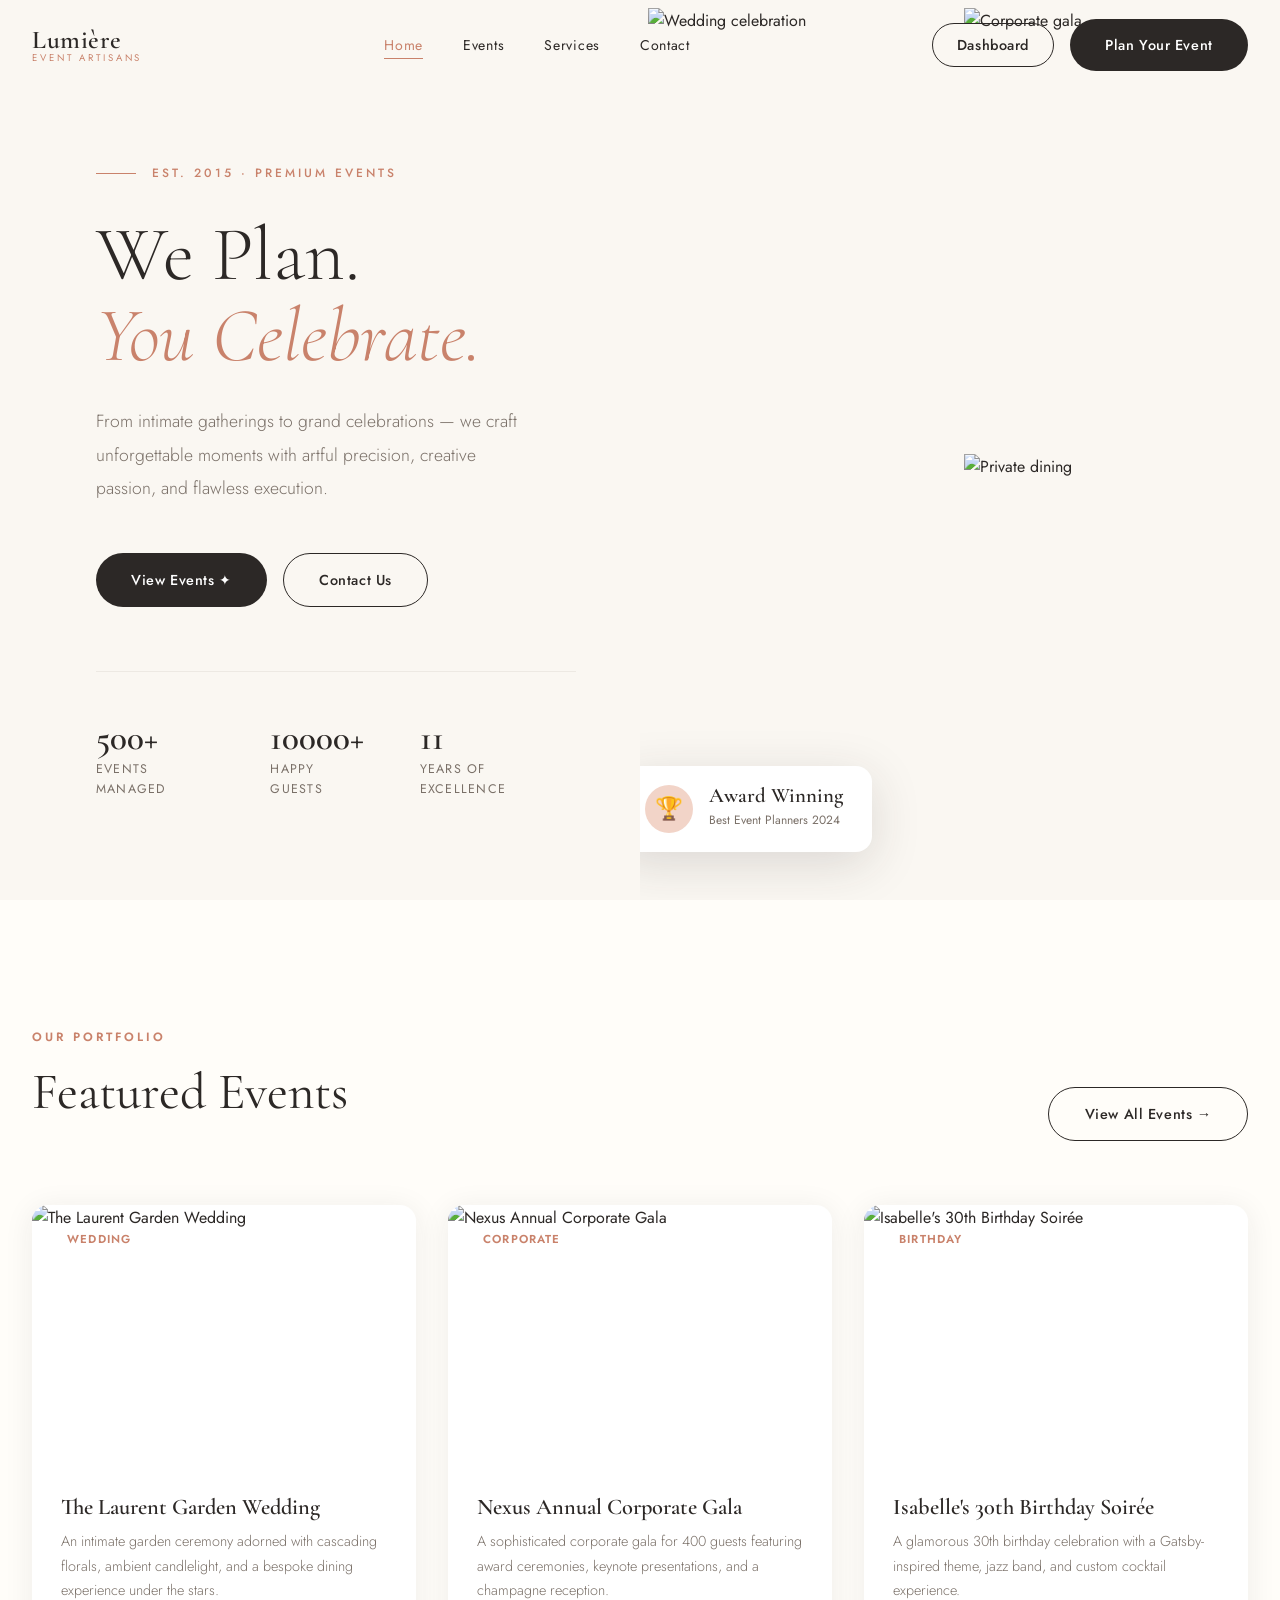
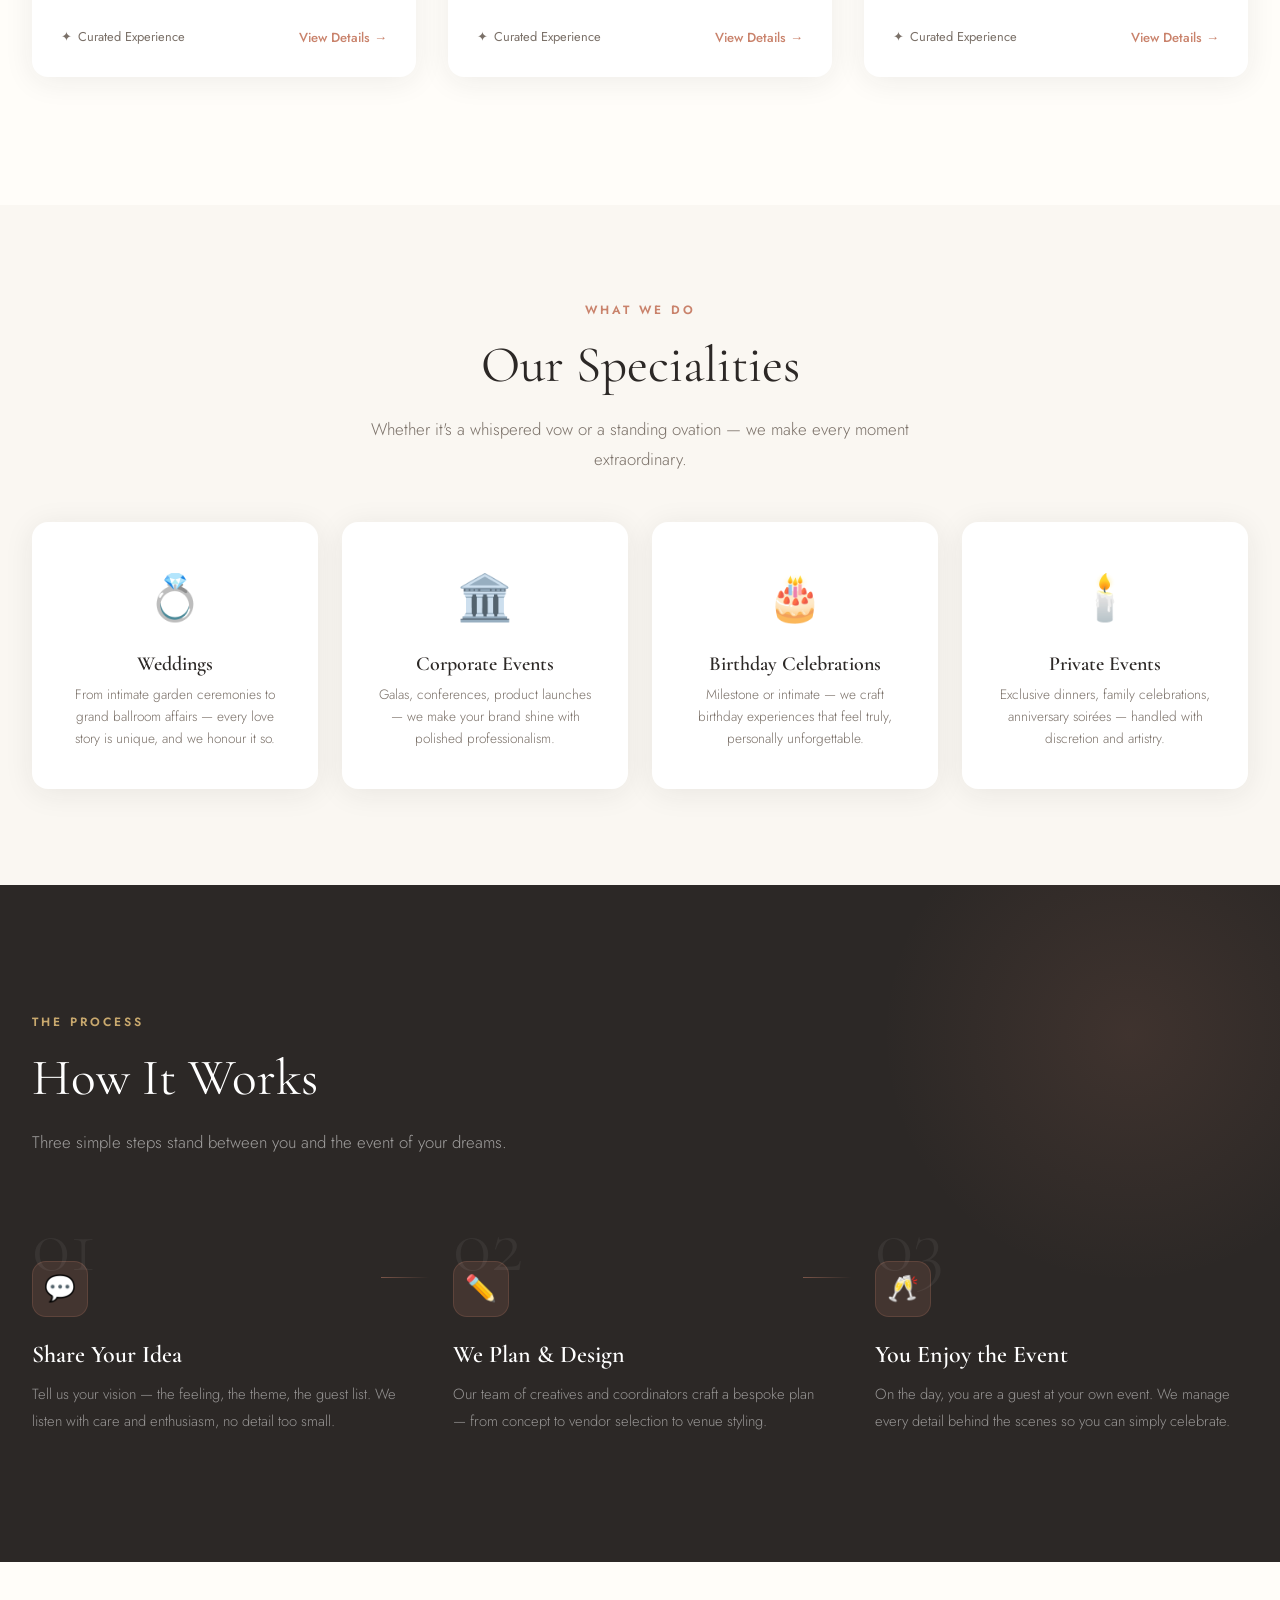
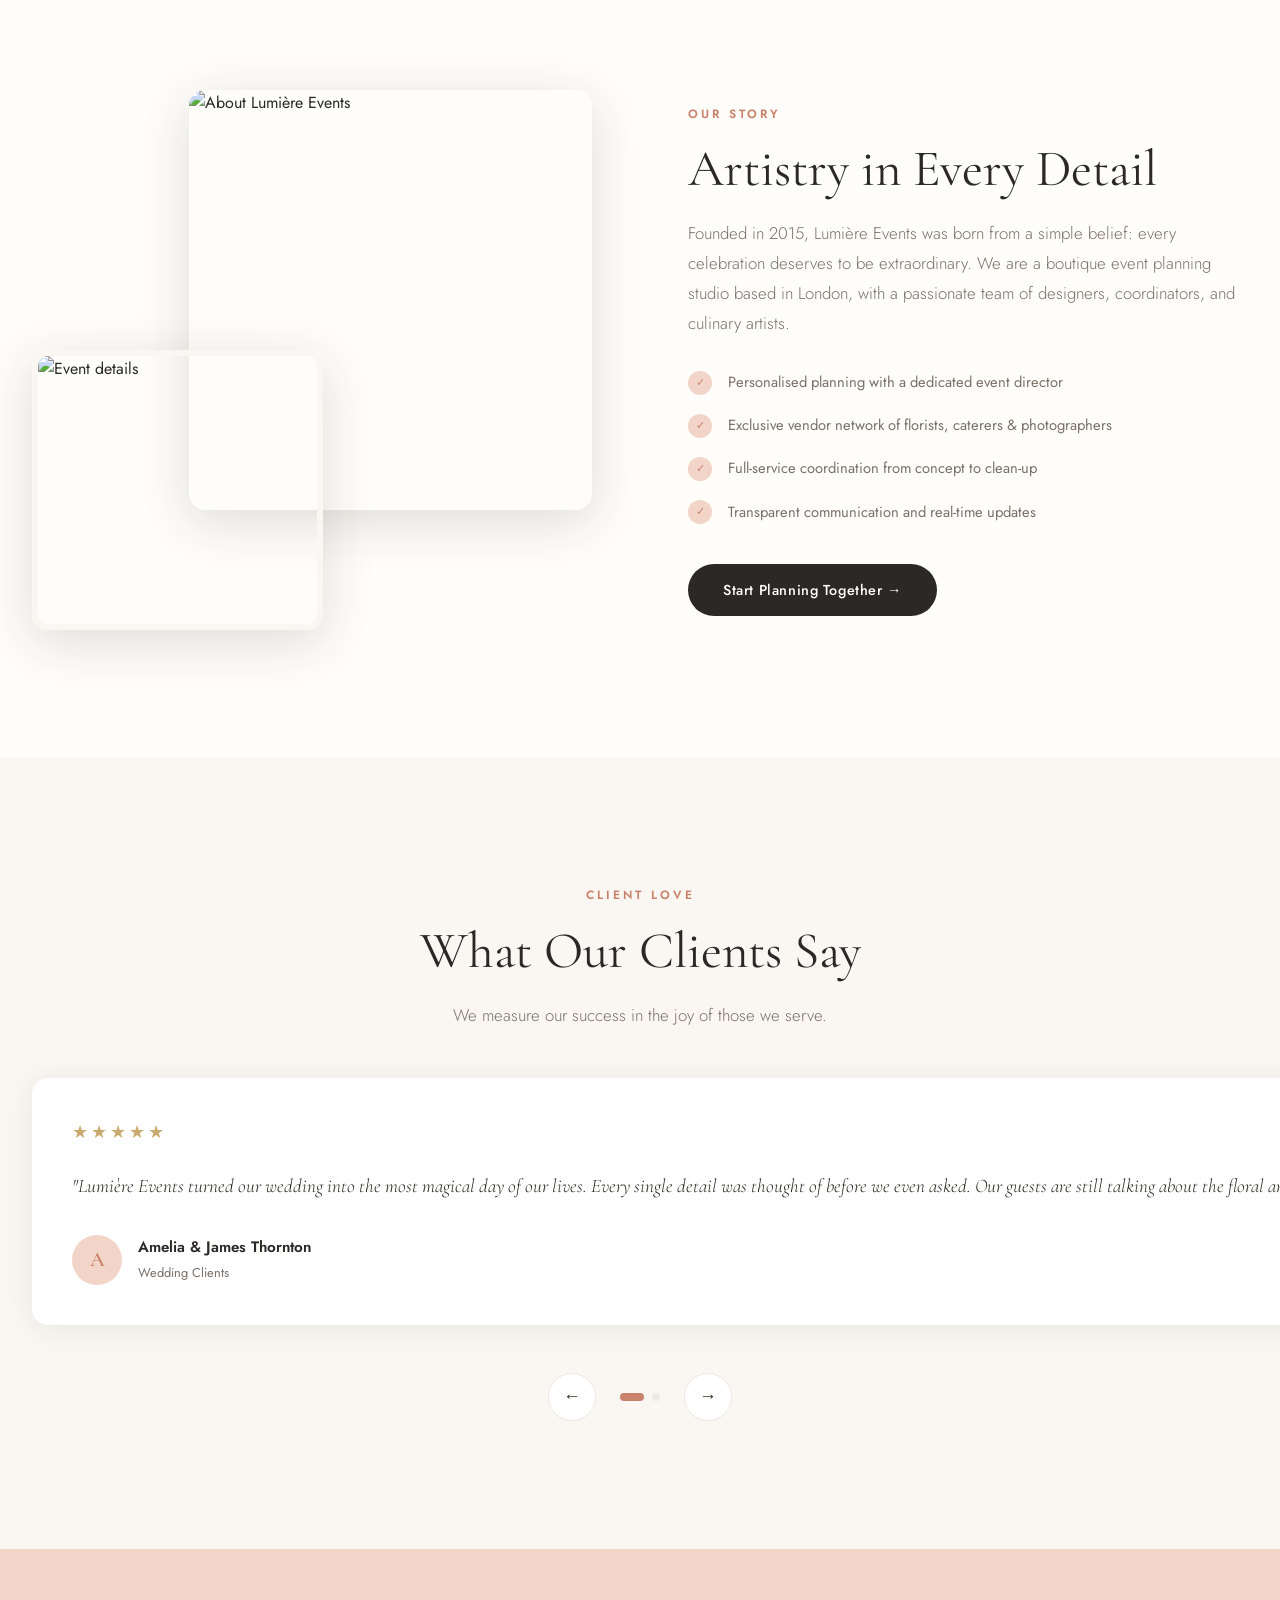
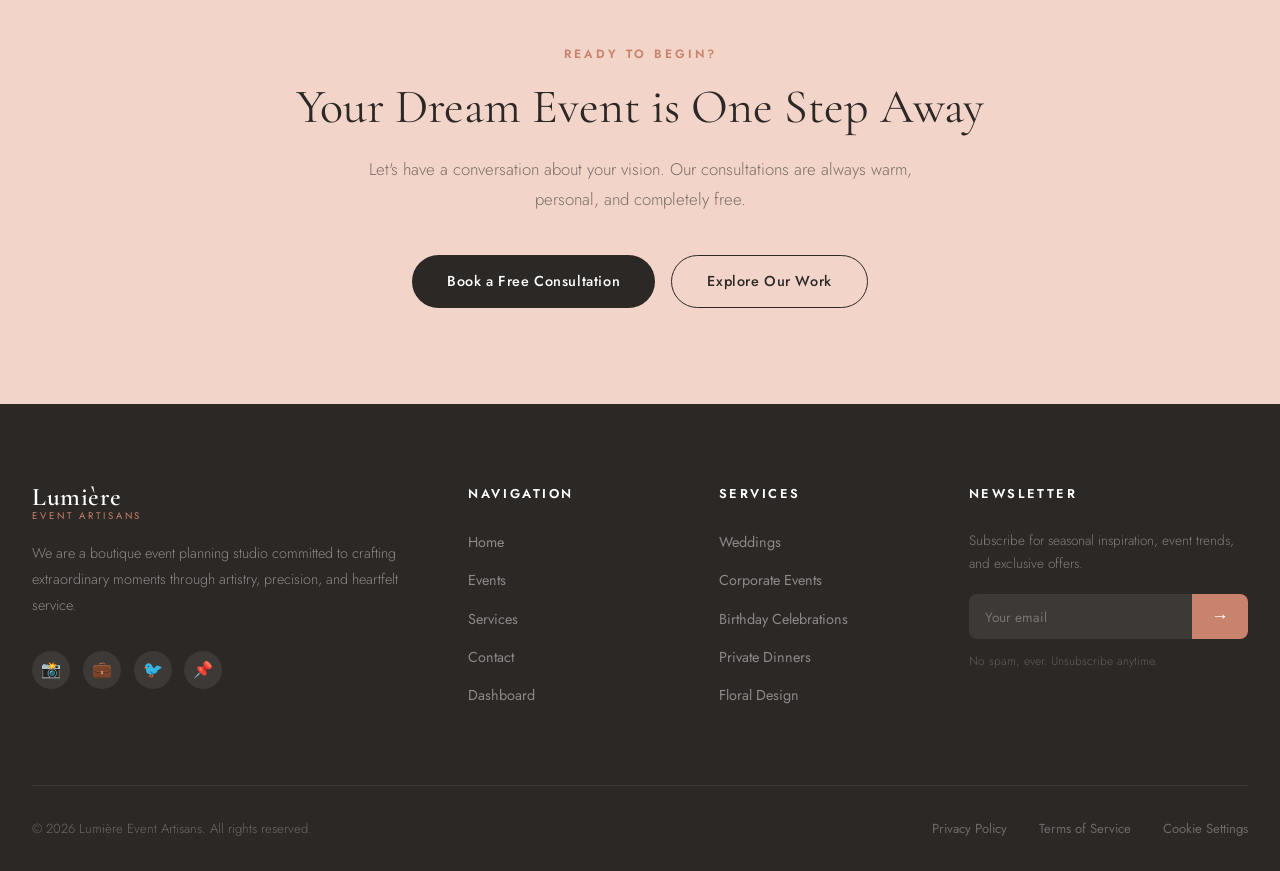
==== index.html @ fa72692d "Initial commit" ====
<!DOCTYPE html>
<html lang="en">
<head>
  <meta charset="UTF-8">
  <meta name="viewport" content="width=device-width, initial-scale=1.0">
  <title>Lumière Events — We Plan. You Celebrate.</title>
  <link rel="stylesheet" href="styles.css">
</head>
<body>

<!-- MOBILE MENU -->
<div class="mobile-menu" id="mobileMenu">
  <button class="mobile-menu-close" aria-label="Close menu">✕</button>
  <a href="index.html">Home</a>
  <a href="events.html">Events</a>
  <a href="index.html#services">Services</a>
  <a href="contact.html">Contact</a>
  <a href="contact.html" class="btn btn-rose" style="margin-top:1rem;">Plan Your Event</a>
</div>

<!-- NAVBAR -->
<nav class="navbar" id="navbar">
  <div class="container nav-inner">
    <a href="index.html" class="logo">
      <span class="logo-main">Lumière</span>
      <span class="logo-sub">Event Artisans</span>
    </a>
    <ul class="nav-links">
      <li><a href="index.html">Home</a></li>
      <li><a href="events.html">Events</a></li>
      <li><a href="index.html#services">Services</a></li>
      <li><a href="contact.html">Contact</a></li>
    </ul>
    <div class="nav-cta">
      <a href="dashboard.html" class="btn btn-outline" style="padding: 0.6rem 1.5rem;">Dashboard</a>
      <a href="contact.html" class="btn btn-primary">Plan Your Event</a>
    </div>
    <div class="hamburger" id="hamburger" aria-label="Open menu">
      <span></span>
      <span></span>
      <span></span>
    </div>
  </div>
</nav>

<!-- HERO -->
<section class="hero">
  <div class="hero-content">
    <div class="hero-eyebrow">
      <span class="hero-tag">Est. 2015 · Premium Events</span>
    </div>
    <h1 class="hero-title">
      We Plan.<br><em>You Celebrate.</em>
    </h1>
    <p class="hero-subtitle">
      From intimate gatherings to grand celebrations — we craft unforgettable moments with artful precision, creative passion, and flawless execution.
    </p>
    <div class="hero-buttons">
      <a href="events.html" class="btn btn-primary">View Events ✦</a>
      <a href="contact.html" class="btn btn-outline">Contact Us</a>
    </div>
    <div class="hero-stats">
      <div class="stat-item">
        <span class="stat-number" data-target="500" data-suffix="+">0+</span>
        <span class="stat-label">Events Managed</span>
      </div>
      <div class="stat-item">
        <span class="stat-number" data-target="10000" data-suffix="+">0+</span>
        <span class="stat-label">Happy Guests</span>
      </div>
      <div class="stat-item">
        <span class="stat-number" data-target="11" data-suffix="">0</span>
        <span class="stat-label">Years of Excellence</span>
      </div>
    </div>
  </div>

  <div class="hero-visual">
    <div class="hero-image-grid">
      <div class="hero-img">
        <img src="https://images.unsplash.com/photo-1519741497674-611481863552?w=700&q=80" alt="Wedding celebration">
      </div>
      <div class="hero-img">
        <img src="https://images.unsplash.com/photo-1540575467063-178a50c2df87?w=500&q=80" alt="Corporate gala">
      </div>
      <div class="hero-img">
        <img src="https://images.unsplash.com/photo-1414235077428-338989a2e8c0?w=500&q=80" alt="Private dining">
      </div>
    </div>
    <div class="hero-badge">
      <div class="badge-icon">🏆</div>
      <div class="badge-text">
        <strong>Award Winning</strong>
        <span>Best Event Planners 2024</span>
      </div>
    </div>
  </div>
</section>

<!-- FEATURED EVENTS -->
<section class="featured-events">
  <div class="container">
    <div class="section-header fade-in">
      <div>
        <span class="section-label">Our Portfolio</span>
        <h2 class="section-title">Featured Events</h2>
      </div>
      <a href="events.html" class="btn btn-outline">View All Events →</a>
    </div>
    <div class="events-grid" id="featuredEvents">
      <!-- Rendered by JS -->
    </div>
  </div>
</section>

<!-- CATEGORIES -->
<section class="categories" id="services">
  <div class="container">
    <div class="text-center fade-in">
      <span class="section-label">What We Do</span>
      <h2 class="section-title">Our Specialities</h2>
      <p class="section-subtitle">Whether it's a whispered vow or a standing ovation — we make every moment extraordinary.</p>
    </div>
    <div class="categories-grid">
      <div class="category-card fade-in fade-in-delay-1">
        <span class="category-icon">💍</span>
        <h4>Weddings</h4>
        <p>From intimate garden ceremonies to grand ballroom affairs — every love story is unique, and we honour it so.</p>
      </div>
      <div class="category-card fade-in fade-in-delay-2">
        <span class="category-icon">🏛️</span>
        <h4>Corporate Events</h4>
        <p>Galas, conferences, product launches — we make your brand shine with polished professionalism.</p>
      </div>
      <div class="category-card fade-in fade-in-delay-3">
        <span class="category-icon">🎂</span>
        <h4>Birthday Celebrations</h4>
        <p>Milestone or intimate — we craft birthday experiences that feel truly, personally unforgettable.</p>
      </div>
      <div class="category-card fade-in fade-in-delay-4">
        <span class="category-icon">🕯️</span>
        <h4>Private Events</h4>
        <p>Exclusive dinners, family celebrations, anniversary soirées — handled with discretion and artistry.</p>
      </div>
    </div>
  </div>
</section>

<!-- HOW IT WORKS -->
<section class="how-it-works">
  <div class="container">
    <div class="fade-in">
      <span class="section-label">The Process</span>
      <h2 class="section-title">How It Works</h2>
      <p class="section-subtitle">Three simple steps stand between you and the event of your dreams.</p>
    </div>
    <div class="steps-grid">
      <div class="step-card fade-in fade-in-delay-1">
        <div class="step-number">01</div>
        <div class="step-icon">💬</div>
        <h4>Share Your Idea</h4>
        <p>Tell us your vision — the feeling, the theme, the guest list. We listen with care and enthusiasm, no detail too small.</p>
        <div class="step-connector"></div>
      </div>
      <div class="step-card fade-in fade-in-delay-2">
        <div class="step-number">02</div>
        <div class="step-icon">✏️</div>
        <h4>We Plan & Design</h4>
        <p>Our team of creatives and coordinators craft a bespoke plan — from concept to vendor selection to venue styling.</p>
        <div class="step-connector"></div>
      </div>
      <div class="step-card fade-in fade-in-delay-3">
        <div class="step-number">03</div>
        <div class="step-icon">🥂</div>
        <h4>You Enjoy the Event</h4>
        <p>On the day, you are a guest at your own event. We manage every detail behind the scenes so you can simply celebrate.</p>
      </div>
    </div>
  </div>
</section>

<!-- ABOUT -->
<section class="about-section">
  <div class="container">
    <div class="about-grid">
      <div class="about-images fade-in">
        <div class="about-img-main">
          <img src="https://images.unsplash.com/photo-1561494563-61007cbe4f54?w=700&q=80" alt="About Lumière Events">
        </div>
        <div class="about-img-secondary">
          <img src="https://images.unsplash.com/photo-1530103862676-de8c9debad1d?w=500&q=80" alt="Event details">
        </div>
      </div>
      <div class="about-content fade-in">
        <span class="section-label">Our Story</span>
        <h2 class="section-title">Artistry in Every Detail</h2>
        <p class="section-subtitle">
          Founded in 2015, Lumière Events was born from a simple belief: every celebration deserves to be extraordinary. We are a boutique event planning studio based in London, with a passionate team of designers, coordinators, and culinary artists.
        </p>
        <div class="about-features">
          <div class="feature-item">
            <span class="feature-check">✓</span>
            Personalised planning with a dedicated event director
          </div>
          <div class="feature-item">
            <span class="feature-check">✓</span>
            Exclusive vendor network of florists, caterers & photographers
          </div>
          <div class="feature-item">
            <span class="feature-check">✓</span>
            Full-service coordination from concept to clean-up
          </div>
          <div class="feature-item">
            <span class="feature-check">✓</span>
            Transparent communication and real-time updates
          </div>
        </div>
        <a href="contact.html" class="btn btn-primary">Start Planning Together →</a>
      </div>
    </div>
  </div>
</section>

<!-- TESTIMONIALS -->
<section class="testimonials">
  <div class="container">
    <div class="text-center fade-in">
      <span class="section-label">Client Love</span>
      <h2 class="section-title">What Our Clients Say</h2>
      <p class="section-subtitle">We measure our success in the joy of those we serve.</p>
    </div>
    <div class="testimonials-slider">
      <div class="testimonials-track" id="testimonialsTrack">
        <!-- Rendered by JS -->
      </div>
      <div class="slider-controls">
        <button class="slider-btn" id="sliderPrev" aria-label="Previous">←</button>
        <div class="slider-dots" id="sliderDots"></div>
        <button class="slider-btn" id="sliderNext" aria-label="Next">→</button>
      </div>
    </div>
  </div>
</section>

<!-- CTA BANNER -->
<section style="background: var(--blush); padding: 6rem 0;">
  <div class="container text-center">
    <span class="section-label" style="color: var(--rose);">Ready to Begin?</span>
    <h2 class="section-title" style="font-size: clamp(2rem, 4vw, 3rem); margin-bottom: 1.2rem;">Your Dream Event is One Step Away</h2>
    <p class="section-subtitle" style="margin: 0 auto 2.5rem; color: var(--warm-gray);">Let's have a conversation about your vision. Our consultations are always warm, personal, and completely free.</p>
    <div style="display: flex; gap: 1rem; justify-content: center; flex-wrap: wrap;">
      <a href="contact.html" class="btn btn-primary">Book a Free Consultation</a>
      <a href="events.html" class="btn btn-outline">Explore Our Work</a>
    </div>
  </div>
</section>

<!-- FOOTER -->
<footer class="footer">
  <div class="container">
    <div class="footer-grid">
      <div class="footer-brand">
        <div class="logo">
          <span class="logo-main">Lumière</span>
          <span class="logo-sub">Event Artisans</span>
        </div>
        <p class="footer-desc">
          We are a boutique event planning studio committed to crafting extraordinary moments through artistry, precision, and heartfelt service.
        </p>
        <div class="footer-social">
          <div class="social-btn">📸</div>
          <div class="social-btn">💼</div>
          <div class="social-btn">🐦</div>
          <div class="social-btn">📌</div>
        </div>
      </div>
      <div class="footer-col">
        <h5>Navigation</h5>
        <ul>
          <li><a href="index.html">Home</a></li>
          <li><a href="events.html">Events</a></li>
          <li><a href="index.html#services">Services</a></li>
          <li><a href="contact.html">Contact</a></li>
          <li><a href="dashboard.html">Dashboard</a></li>
        </ul>
      </div>
      <div class="footer-col">
        <h5>Services</h5>
        <ul>
          <li><a href="#">Weddings</a></li>
          <li><a href="#">Corporate Events</a></li>
          <li><a href="#">Birthday Celebrations</a></li>
          <li><a href="#">Private Dinners</a></li>
          <li><a href="#">Floral Design</a></li>
        </ul>
      </div>
      <div class="footer-col">
        <h5>Newsletter</h5>
        <p style="color: rgba(255,255,255,0.4); font-size: 0.85rem; margin-bottom: 1.2rem; line-height: 1.7;">
          Subscribe for seasonal inspiration, event trends, and exclusive offers.
        </p>
        <div class="newsletter-input-wrap">
          <input type="email" placeholder="Your email">
          <button type="button" aria-label="Subscribe">→</button>
        </div>
        <p style="color: rgba(255,255,255,0.25); font-size: 0.75rem; margin-top: 0.8rem;">No spam, ever. Unsubscribe anytime.</p>
      </div>
    </div>
    <div class="footer-bottom">
      <p>© 2026 Lumière Event Artisans. All rights reserved.</p>
      <div class="footer-bottom-links">
        <a href="#">Privacy Policy</a>
        <a href="#">Terms of Service</a>
        <a href="#">Cookie Settings</a>
      </div>
    </div>
  </div>
</footer>

<script src="script.js"></script>
</body>
</html>
---- styles.css ----
/* ===========================
   IMPORTS & VARIABLES
   =========================== */
@import url('https://fonts.googleapis.com/css2?family=Cormorant+Garamond:ital,wght@0,300;0,400;0,600;1,300;1,400&family=Jost:wght@300;400;500;600&display=swap');

:root {
  --cream: #FAF7F2;
  --warm-white: #FFFDF9;
  --blush: #F2D4C8;
  --rose: #C9826B;
  --deep-rose: #A6604A;
  --terracotta: #D4876B;
  --gold: #C9A96E;
  --gold-light: #E8D5AA;
  --charcoal: #2C2826;
  --warm-gray: #7A7068;
  --light-gray: #EDE9E3;
  --white: #FFFFFF;
  --shadow-soft: 0 4px 30px rgba(44, 40, 38, 0.08);
  --shadow-hover: 0 12px 50px rgba(44, 40, 38, 0.15);
  --border-radius: 16px;
  --transition: all 0.35s cubic-bezier(0.4, 0, 0.2, 1);
}

/* ===========================
   RESET & BASE
   =========================== */
*, *::before, *::after {
  margin: 0;
  padding: 0;
  box-sizing: border-box;
}

html {
  scroll-behavior: smooth;
  font-size: 16px;
}

body {
  font-family: 'Jost', sans-serif;
  background-color: var(--cream);
  color: var(--charcoal);
  line-height: 1.6;
  overflow-x: hidden;
}

img {
  width: 100%;
  display: block;
  object-fit: cover;
}

a {
  text-decoration: none;
  color: inherit;
}

ul {
  list-style: none;
}

/* ===========================
   TYPOGRAPHY
   =========================== */
h1, h2, h3, h4 {
  font-family: 'Cormorant Garamond', serif;
  line-height: 1.15;
  color: var(--charcoal);
}

h1 { font-size: clamp(3rem, 7vw, 6rem); font-weight: 300; }
h2 { font-size: clamp(2rem, 4vw, 3.2rem); font-weight: 400; }
h3 { font-size: clamp(1.4rem, 2.5vw, 2rem); font-weight: 400; }
h4 { font-size: 1.25rem; font-weight: 600; }

p {
  font-weight: 300;
  color: var(--warm-gray);
  font-size: 1.05rem;
}

/* ===========================
   UTILITY CLASSES
   =========================== */
.container {
  max-width: 1280px;
  margin: 0 auto;
  padding: 0 2rem;
}

.section-label {
  font-family: 'Jost', sans-serif;
  font-size: 0.75rem;
  font-weight: 600;
  letter-spacing: 0.25em;
  text-transform: uppercase;
  color: var(--rose);
  display: block;
  margin-bottom: 1rem;
}

.section-title {
  margin-bottom: 1.2rem;
}

.section-subtitle {
  max-width: 550px;
  margin-bottom: 3rem;
  font-size: 1.05rem;
  line-height: 1.8;
}

.btn {
  display: inline-flex;
  align-items: center;
  gap: 0.5rem;
  padding: 0.9rem 2.2rem;
  border-radius: 50px;
  font-family: 'Jost', sans-serif;
  font-weight: 500;
  font-size: 0.9rem;
  letter-spacing: 0.04em;
  cursor: pointer;
  transition: var(--transition);
  border: none;
}

.btn-primary {
  background: var(--charcoal);
  color: var(--white);
}

.btn-primary:hover {
  background: var(--rose);
  transform: translateY(-2px);
  box-shadow: 0 8px 30px rgba(201, 130, 107, 0.35);
}

.btn-outline {
  background: transparent;
  color: var(--charcoal);
  border: 1.5px solid var(--charcoal);
}

.btn-outline:hover {
  background: var(--charcoal);
  color: var(--white);
  transform: translateY(-2px);
}

.btn-rose {
  background: var(--rose);
  color: var(--white);
}

.btn-rose:hover {
  background: var(--deep-rose);
  transform: translateY(-2px);
  box-shadow: 0 8px 30px rgba(201, 130, 107, 0.4);
}

.text-center { text-align: center; }
.text-center .section-subtitle { margin-left: auto; margin-right: auto; }

/* ===========================
   NAVBAR
   =========================== */
.navbar {
  position: fixed;
  top: 0;
  left: 0;
  right: 0;
  z-index: 1000;
  padding: 1.2rem 0;
  transition: var(--transition);
}

.navbar.scrolled {
  background: rgba(250, 247, 242, 0.95);
  backdrop-filter: blur(20px);
  box-shadow: 0 2px 30px rgba(44, 40, 38, 0.08);
  padding: 0.8rem 0;
}

.nav-inner {
  display: flex;
  align-items: center;
  justify-content: space-between;
}

.logo {
  display: flex;
  flex-direction: column;
  line-height: 1;
}

.logo-main {
  font-family: 'Cormorant Garamond', serif;
  font-size: 1.6rem;
  font-weight: 600;
  color: var(--charcoal);
  letter-spacing: 0.02em;
}

.logo-sub {
  font-family: 'Jost', sans-serif;
  font-size: 0.6rem;
  font-weight: 400;
  letter-spacing: 0.3em;
  text-transform: uppercase;
  color: var(--rose);
  margin-top: 2px;
}

.nav-links {
  display: flex;
  align-items: center;
  gap: 2.5rem;
}

.nav-links a {
  font-size: 0.88rem;
  font-weight: 400;
  letter-spacing: 0.05em;
  color: var(--charcoal);
  position: relative;
  transition: color 0.2s;
}

.nav-links a::after {
  content: '';
  position: absolute;
  bottom: -4px;
  left: 0;
  width: 0;
  height: 1.5px;
  background: var(--rose);
  transition: width 0.3s ease;
}

.nav-links a:hover { color: var(--rose); }
.nav-links a:hover::after { width: 100%; }
.nav-links a.active { color: var(--rose); }
.nav-links a.active::after { width: 100%; }

.nav-cta {
  display: flex;
  align-items: center;
  gap: 1rem;
}

.hamburger {
  display: none;
  flex-direction: column;
  gap: 5px;
  cursor: pointer;
  padding: 4px;
}

.hamburger span {
  width: 24px;
  height: 2px;
  background: var(--charcoal);
  border-radius: 2px;
  transition: var(--transition);
}

/* ===========================
   HERO SECTION
   =========================== */
.hero {
  min-height: 100vh;
  display: grid;
  grid-template-columns: 1fr 1fr;
  position: relative;
  overflow: hidden;
}

.hero-content {
  display: flex;
  flex-direction: column;
  justify-content: center;
  padding: 8rem 4rem 4rem 6rem;
  position: relative;
  z-index: 2;
}

.hero-eyebrow {
  display: flex;
  align-items: center;
  gap: 1rem;
  margin-bottom: 2rem;
}

.hero-eyebrow::before {
  content: '';
  width: 40px;
  height: 1px;
  background: var(--rose);
}

.hero-tag {
  font-size: 0.75rem;
  font-weight: 500;
  letter-spacing: 0.25em;
  text-transform: uppercase;
  color: var(--rose);
}

.hero-title {
  font-size: clamp(3.5rem, 6vw, 5.5rem);
  font-weight: 300;
  line-height: 1.05;
  margin-bottom: 1.8rem;
}

.hero-title em {
  font-style: italic;
  color: var(--rose);
}

.hero-subtitle {
  font-size: 1.1rem;
  max-width: 440px;
  line-height: 1.9;
  margin-bottom: 3rem;
}

.hero-buttons {
  display: flex;
  gap: 1rem;
  flex-wrap: wrap;
}

.hero-stats {
  display: flex;
  gap: 3rem;
  margin-top: 4rem;
  padding-top: 3rem;
  border-top: 1px solid var(--light-gray);
}

.stat-item {
  display: flex;
  flex-direction: column;
}

.stat-number {
  font-family: 'Cormorant Garamond', serif;
  font-size: 2.2rem;
  font-weight: 600;
  color: var(--charcoal);
  line-height: 1;
}

.stat-label {
  font-size: 0.78rem;
  color: var(--warm-gray);
  letter-spacing: 0.1em;
  text-transform: uppercase;
  margin-top: 0.3rem;
}

.hero-visual {
  position: relative;
  overflow: hidden;
}

.hero-image-grid {
  width: 100%;
  height: 100%;
  display: grid;
  grid-template-columns: 1fr 1fr;
  grid-template-rows: 1fr 1fr;
  gap: 8px;
  padding: 8px;
}

.hero-img {
  overflow: hidden;
  position: relative;
}

.hero-img img {
  height: 100%;
  transition: transform 0.6s ease;
}

.hero-img:hover img {
  transform: scale(1.05);
}

.hero-img:nth-child(1) {
  grid-row: 1 / 3;
  border-radius: 0 0 0 var(--border-radius);
}

.hero-img:nth-child(2) {
  border-radius: 0 0 0 0;
}

.hero-img:nth-child(3) {
  border-radius: 0 0 var(--border-radius) 0;
}

.hero-badge {
  position: absolute;
  bottom: 3rem;
  left: -1.5rem;
  background: var(--white);
  border-radius: var(--border-radius);
  padding: 1.2rem 1.8rem;
  box-shadow: var(--shadow-hover);
  display: flex;
  align-items: center;
  gap: 1rem;
  z-index: 5;
}

.badge-icon {
  width: 48px;
  height: 48px;
  background: var(--blush);
  border-radius: 50%;
  display: flex;
  align-items: center;
  justify-content: center;
  font-size: 1.4rem;
}

.badge-text strong {
  display: block;
  font-family: 'Cormorant Garamond', serif;
  font-size: 1.3rem;
  font-weight: 600;
  color: var(--charcoal);
  line-height: 1;
}

.badge-text span {
  font-size: 0.75rem;
  color: var(--warm-gray);
}

/* ===========================
   FEATURED EVENTS
   =========================== */
.featured-events {
  padding: 8rem 0;
  background: var(--warm-white);
}

.section-header {
  display: flex;
  justify-content: space-between;
  align-items: flex-end;
  margin-bottom: 4rem;
  flex-wrap: wrap;
  gap: 1.5rem;
}

.events-grid {
  display: grid;
  grid-template-columns: repeat(3, 1fr);
  gap: 2rem;
}

.event-card {
  background: var(--white);
  border-radius: var(--border-radius);
  overflow: hidden;
  box-shadow: var(--shadow-soft);
  transition: var(--transition);
  cursor: pointer;
}

.event-card:hover {
  transform: translateY(-8px);
  box-shadow: var(--shadow-hover);
}

.event-card-image {
  height: 260px;
  overflow: hidden;
  position: relative;
}

.event-card-image img {
  height: 100%;
  transition: transform 0.5s ease;
}

.event-card:hover .event-card-image img {
  transform: scale(1.08);
}

.event-card-badge {
  position: absolute;
  top: 1.2rem;
  left: 1.2rem;
  background: rgba(255, 255, 255, 0.95);
  padding: 0.35rem 1rem;
  border-radius: 50px;
  font-size: 0.72rem;
  font-weight: 600;
  letter-spacing: 0.1em;
  text-transform: uppercase;
  color: var(--rose);
}

.event-card-body {
  padding: 1.8rem;
}

.event-card-body h4 {
  font-family: 'Cormorant Garamond', serif;
  font-size: 1.4rem;
  font-weight: 600;
  margin-bottom: 0.6rem;
  color: var(--charcoal);
}

.event-card-body p {
  font-size: 0.9rem;
  line-height: 1.7;
  margin-bottom: 1.5rem;
}

.event-card-footer {
  display: flex;
  align-items: center;
  justify-content: space-between;
}

.event-meta {
  display: flex;
  align-items: center;
  gap: 0.4rem;
  font-size: 0.8rem;
  color: var(--warm-gray);
}

.view-link {
  font-size: 0.82rem;
  font-weight: 500;
  color: var(--rose);
  display: flex;
  align-items: center;
  gap: 0.3rem;
  transition: gap 0.2s;
}

.view-link:hover { gap: 0.6rem; }

/* ===========================
   CATEGORIES
   =========================== */
.categories {
  padding: 6rem 0;
  background: var(--cream);
}

.categories-grid {
  display: grid;
  grid-template-columns: repeat(4, 1fr);
  gap: 1.5rem;
}

.category-card {
  background: var(--white);
  border-radius: var(--border-radius);
  padding: 2.5rem 2rem;
  text-align: center;
  box-shadow: var(--shadow-soft);
  transition: var(--transition);
  cursor: pointer;
  position: relative;
  overflow: hidden;
}

.category-card::before {
  content: '';
  position: absolute;
  bottom: 0;
  left: 0;
  right: 0;
  height: 3px;
  background: linear-gradient(90deg, var(--rose), var(--gold));
  transform: scaleX(0);
  transition: transform 0.3s ease;
}

.category-card:hover {
  transform: translateY(-6px);
  box-shadow: var(--shadow-hover);
}

.category-card:hover::before {
  transform: scaleX(1);
}

.category-icon {
  font-size: 2.8rem;
  margin-bottom: 1.2rem;
  display: block;
}

.category-card h4 {
  font-family: 'Cormorant Garamond', serif;
  font-size: 1.25rem;
  margin-bottom: 0.5rem;
  color: var(--charcoal);
}

.category-card p {
  font-size: 0.85rem;
}

/* ===========================
   HOW IT WORKS
   =========================== */
.how-it-works {
  padding: 8rem 0;
  background: var(--charcoal);
  position: relative;
  overflow: hidden;
}

.how-it-works::before {
  content: '';
  position: absolute;
  top: -100px;
  right: -100px;
  width: 500px;
  height: 500px;
  background: radial-gradient(circle, rgba(201, 130, 107, 0.12) 0%, transparent 70%);
  pointer-events: none;
}

.how-it-works .section-label {
  color: var(--gold);
}

.how-it-works .section-title {
  color: var(--white);
}

.how-it-works .section-subtitle {
  color: rgba(255, 255, 255, 0.55);
}

.steps-grid {
  display: grid;
  grid-template-columns: repeat(3, 1fr);
  gap: 3rem;
  margin-top: 1rem;
}

.step-card {
  position: relative;
}

.step-number {
  font-family: 'Cormorant Garamond', serif;
  font-size: 5rem;
  font-weight: 300;
  color: rgba(255, 255, 255, 0.06);
  line-height: 1;
  margin-bottom: -1.5rem;
}

.step-icon {
  width: 56px;
  height: 56px;
  background: rgba(201, 130, 107, 0.15);
  border-radius: 14px;
  display: flex;
  align-items: center;
  justify-content: center;
  font-size: 1.6rem;
  margin-bottom: 1.5rem;
  border: 1px solid rgba(201, 130, 107, 0.2);
}

.step-card h4 {
  font-family: 'Cormorant Garamond', serif;
  font-size: 1.5rem;
  color: var(--white);
  margin-bottom: 0.8rem;
}

.step-card p {
  color: rgba(255, 255, 255, 0.5);
  font-size: 0.92rem;
  line-height: 1.8;
}

.step-connector {
  position: absolute;
  top: 4.5rem;
  right: -1.5rem;
  width: 3rem;
  height: 1px;
  background: linear-gradient(90deg, rgba(201, 130, 107, 0.5), transparent);
}

/* ===========================
   ABOUT SECTION
   =========================== */
.about-section {
  padding: 8rem 0;
  background: var(--warm-white);
}

.about-grid {
  display: grid;
  grid-template-columns: 1fr 1fr;
  gap: 6rem;
  align-items: center;
}

.about-images {
  position: relative;
  height: 540px;
}

.about-img-main {
  position: absolute;
  width: 72%;
  height: 420px;
  border-radius: var(--border-radius);
  overflow: hidden;
  top: 0;
  right: 0;
  box-shadow: var(--shadow-hover);
}

.about-img-secondary {
  position: absolute;
  width: 52%;
  height: 280px;
  border-radius: var(--border-radius);
  overflow: hidden;
  bottom: 0;
  left: 0;
  box-shadow: var(--shadow-hover);
  border: 6px solid var(--cream);
}

.about-img-main img,
.about-img-secondary img {
  height: 100%;
}

.about-content .section-subtitle {
  margin-bottom: 2rem;
}

.about-features {
  display: flex;
  flex-direction: column;
  gap: 1.2rem;
  margin-bottom: 2.5rem;
}

.feature-item {
  display: flex;
  align-items: center;
  gap: 1rem;
  font-size: 0.92rem;
  color: var(--warm-gray);
}

.feature-check {
  width: 24px;
  height: 24px;
  background: var(--blush);
  border-radius: 50%;
  display: flex;
  align-items: center;
  justify-content: center;
  font-size: 0.7rem;
  flex-shrink: 0;
  color: var(--rose);
}

/* ===========================
   TESTIMONIALS
   =========================== */
.testimonials {
  padding: 8rem 0;
  background: var(--cream);
  overflow: hidden;
}

.testimonials-slider {
  position: relative;
  margin-top: 3rem;
}

.testimonials-track {
  display: flex;
  gap: 2rem;
  transition: transform 0.5s cubic-bezier(0.4, 0, 0.2, 1);
}

.testimonial-card {
  background: var(--white);
  border-radius: var(--border-radius);
  padding: 2.5rem;
  min-width: calc(33.333% - 1.35rem);
  box-shadow: var(--shadow-soft);
  transition: var(--transition);
  flex-shrink: 0;
}

.testimonial-card:hover {
  box-shadow: var(--shadow-hover);
  transform: translateY(-4px);
}

.testimonial-stars {
  display: flex;
  gap: 3px;
  margin-bottom: 1.5rem;
}

.star {
  color: var(--gold);
  font-size: 1.1rem;
}

.testimonial-text {
  font-family: 'Cormorant Garamond', serif;
  font-size: 1.2rem;
  font-style: italic;
  color: var(--charcoal);
  line-height: 1.7;
  margin-bottom: 2rem;
}

.testimonial-author {
  display: flex;
  align-items: center;
  gap: 1rem;
}

.author-avatar {
  width: 50px;
  height: 50px;
  border-radius: 50%;
  background: var(--blush);
  display: flex;
  align-items: center;
  justify-content: center;
  font-family: 'Cormorant Garamond', serif;
  font-size: 1.3rem;
  font-weight: 600;
  color: var(--rose);
  flex-shrink: 0;
}

.author-info strong {
  display: block;
  font-size: 0.95rem;
  font-weight: 600;
  color: var(--charcoal);
}

.author-info span {
  font-size: 0.8rem;
  color: var(--warm-gray);
}

.slider-controls {
  display: flex;
  align-items: center;
  justify-content: center;
  gap: 1.5rem;
  margin-top: 3rem;
}

.slider-btn {
  width: 48px;
  height: 48px;
  border-radius: 50%;
  border: 1.5px solid var(--light-gray);
  background: var(--white);
  cursor: pointer;
  display: flex;
  align-items: center;
  justify-content: center;
  transition: var(--transition);
  font-size: 1.1rem;
  color: var(--charcoal);
}

.slider-btn:hover {
  border-color: var(--rose);
  background: var(--rose);
  color: var(--white);
}

.slider-dots {
  display: flex;
  gap: 0.5rem;
}

.dot {
  width: 8px;
  height: 8px;
  border-radius: 50%;
  background: var(--light-gray);
  cursor: pointer;
  transition: var(--transition);
}

.dot.active {
  background: var(--rose);
  width: 24px;
  border-radius: 4px;
}

/* ===========================
   PAGE HERO (inner pages)
   =========================== */
.page-hero {
  padding: 10rem 0 5rem;
  background: var(--charcoal);
  position: relative;
  overflow: hidden;
  text-align: center;
}

.page-hero::before {
  content: '';
  position: absolute;
  inset: 0;
  background: radial-gradient(ellipse at 50% 100%, rgba(201, 130, 107, 0.15) 0%, transparent 70%);
}

.page-hero .section-label {
  color: var(--gold);
}

.page-hero h1 {
  color: var(--white);
  font-size: clamp(2.5rem, 5vw, 4rem);
  margin-bottom: 1rem;
}

.page-hero p {
  color: rgba(255, 255, 255, 0.55);
  max-width: 500px;
  margin: 0 auto;
  font-size: 1.05rem;
}

/* ===========================
   EVENTS PAGE
   =========================== */
.events-section {
  padding: 6rem 0;
}

.events-filter {
  display: flex;
  gap: 0.8rem;
  flex-wrap: wrap;
  margin-bottom: 3rem;
  justify-content: center;
}

.filter-btn {
  padding: 0.55rem 1.4rem;
  border-radius: 50px;
  border: 1.5px solid var(--light-gray);
  background: transparent;
  font-family: 'Jost', sans-serif;
  font-size: 0.85rem;
  font-weight: 400;
  cursor: pointer;
  transition: var(--transition);
  color: var(--warm-gray);
}

.filter-btn:hover,
.filter-btn.active {
  background: var(--charcoal);
  border-color: var(--charcoal);
  color: var(--white);
}

.events-all-grid {
  display: grid;
  grid-template-columns: repeat(3, 1fr);
  gap: 2rem;
}

/* ===========================
   EVENT DETAILS PAGE
   =========================== */
.event-detail-hero {
  height: 60vh;
  position: relative;
  overflow: hidden;
}

.event-detail-hero img {
  height: 100%;
  object-fit: cover;
}

.event-detail-hero::after {
  content: '';
  position: absolute;
  inset: 0;
  background: linear-gradient(to bottom, transparent 40%, rgba(44, 40, 38, 0.7));
}

.event-detail-hero-text {
  position: absolute;
  bottom: 3rem;
  left: 0;
  right: 0;
  z-index: 2;
}

.event-detail-hero-text h1 {
  color: var(--white);
  font-size: clamp(2rem, 4vw, 3.5rem);
  margin-bottom: 0.5rem;
}

.event-badge-detail {
  display: inline-block;
  background: var(--rose);
  color: var(--white);
  padding: 0.3rem 1rem;
  border-radius: 50px;
  font-size: 0.78rem;
  font-weight: 500;
  letter-spacing: 0.1em;
  text-transform: uppercase;
}

.event-detail-content {
  padding: 6rem 0;
}

.event-detail-grid {
  display: grid;
  grid-template-columns: 2fr 1fr;
  gap: 4rem;
  align-items: start;
}

.event-description h3 {
  margin-bottom: 1rem;
}

.event-description p {
  line-height: 1.9;
  margin-bottom: 1.5rem;
  font-size: 1rem;
}

.event-gallery {
  margin-top: 3rem;
}

.event-gallery h4 {
  font-family: 'Cormorant Garamond', serif;
  font-size: 1.5rem;
  margin-bottom: 1.5rem;
}

.gallery-grid {
  display: grid;
  grid-template-columns: repeat(3, 1fr);
  gap: 1rem;
}

.gallery-img {
  height: 180px;
  border-radius: 12px;
  overflow: hidden;
  cursor: pointer;
  transition: var(--transition);
}

.gallery-img:hover {
  transform: scale(1.02);
  box-shadow: var(--shadow-hover);
}

.gallery-img img {
  height: 100%;
}

.event-sidebar {
  position: sticky;
  top: 100px;
}

.services-card {
  background: var(--white);
  border-radius: var(--border-radius);
  padding: 2.5rem;
  box-shadow: var(--shadow-soft);
  margin-bottom: 1.5rem;
}

.services-card h4 {
  font-family: 'Cormorant Garamond', serif;
  font-size: 1.4rem;
  margin-bottom: 1.5rem;
  padding-bottom: 1rem;
  border-bottom: 1px solid var(--light-gray);
}

.service-item {
  display: flex;
  align-items: center;
  gap: 1rem;
  padding: 0.8rem 0;
  border-bottom: 1px solid var(--light-gray);
  font-size: 0.92rem;
  color: var(--warm-gray);
}

.service-item:last-child { border-bottom: none; }

.service-icon {
  font-size: 1.3rem;
}

/* ===========================
   CONTACT PAGE
   =========================== */
.contact-section {
  padding: 6rem 0;
}

.contact-grid {
  display: grid;
  grid-template-columns: 1fr 1.5fr;
  gap: 5rem;
  align-items: start;
}

.contact-info h3 {
  margin-bottom: 1rem;
}

.contact-info .section-subtitle {
  margin-bottom: 3rem;
  font-size: 1rem;
}

.contact-detail {
  display: flex;
  align-items: flex-start;
  gap: 1.2rem;
  margin-bottom: 2rem;
}

.contact-icon {
  width: 48px;
  height: 48px;
  background: var(--blush);
  border-radius: 12px;
  display: flex;
  align-items: center;
  justify-content: center;
  font-size: 1.3rem;
  flex-shrink: 0;
}

.contact-detail-text strong {
  display: block;
  font-size: 0.85rem;
  font-weight: 600;
  letter-spacing: 0.05em;
  text-transform: uppercase;
  color: var(--rose);
  margin-bottom: 0.3rem;
}

.contact-detail-text span {
  font-size: 0.95rem;
  color: var(--warm-gray);
}

.map-placeholder {
  margin-top: 3rem;
  height: 220px;
  background: var(--light-gray);
  border-radius: var(--border-radius);
  display: flex;
  align-items: center;
  justify-content: center;
  flex-direction: column;
  gap: 0.5rem;
  color: var(--warm-gray);
}

.map-placeholder span { font-size: 2.5rem; }
.map-placeholder p { font-size: 0.85rem; }

/* ===========================
   FORM
   =========================== */
.contact-form-wrapper {
  background: var(--white);
  border-radius: var(--border-radius);
  padding: 3.5rem;
  box-shadow: var(--shadow-soft);
}

.form-title {
  font-family: 'Cormorant Garamond', serif;
  font-size: 2rem;
  font-weight: 400;
  margin-bottom: 0.5rem;
}

.form-subtitle {
  font-size: 0.9rem;
  color: var(--warm-gray);
  margin-bottom: 2.5rem;
}

.form-row {
  display: grid;
  grid-template-columns: 1fr 1fr;
  gap: 1.2rem;
}

.form-group {
  margin-bottom: 1.4rem;
}

.form-group label {
  display: block;
  font-size: 0.8rem;
  font-weight: 500;
  letter-spacing: 0.05em;
  text-transform: uppercase;
  color: var(--charcoal);
  margin-bottom: 0.6rem;
}

.form-group input,
.form-group select,
.form-group textarea {
  width: 100%;
  padding: 0.9rem 1.2rem;
  border: 1.5px solid var(--light-gray);
  border-radius: 10px;
  font-family: 'Jost', sans-serif;
  font-size: 0.95rem;
  color: var(--charcoal);
  background: var(--cream);
  transition: border-color 0.2s;
  outline: none;
}

.form-group input:focus,
.form-group select:focus,
.form-group textarea:focus {
  border-color: var(--rose);
  background: var(--white);
}

.form-group textarea {
  resize: vertical;
  min-height: 130px;
  line-height: 1.6;
}

.form-group select {
  cursor: pointer;
  appearance: none;
  background-image: url("data:image/svg+xml,%3Csvg xmlns='http://www.w3.org/2000/svg' width='16' height='16' viewBox='0 0 24 24' fill='none' stroke='%237A7068' stroke-width='2'%3E%3Cpolyline points='6 9 12 15 18 9'%3E%3C/polyline%3E%3C/svg%3E");
  background-repeat: no-repeat;
  background-position: right 1rem center;
  padding-right: 3rem;
}

.success-message {
  display: none;
  background: linear-gradient(135deg, #d4edda, #c3e6cb);
  border: 1px solid #b8dfc5;
  color: #2e7d32;
  border-radius: 12px;
  padding: 1.2rem 1.5rem;
  margin-top: 1.5rem;
  font-size: 0.95rem;
  text-align: center;
}

.success-message.show { display: block; animation: fadeIn 0.3s ease; }

/* ===========================
   DASHBOARD PAGE
   =========================== */
.dashboard-layout {
  display: grid;
  grid-template-columns: 280px 1fr;
  min-height: 100vh;
  padding-top: 80px;
}

.sidebar {
  background: var(--charcoal);
  padding: 2.5rem 1.5rem;
  position: fixed;
  left: 0;
  top: 80px;
  bottom: 0;
  width: 280px;
  overflow-y: auto;
}

.sidebar-profile {
  text-align: center;
  padding: 2rem 1rem;
  border-bottom: 1px solid rgba(255,255,255,0.1);
  margin-bottom: 2rem;
}

.profile-avatar {
  width: 72px;
  height: 72px;
  background: var(--blush);
  border-radius: 50%;
  display: flex;
  align-items: center;
  justify-content: center;
  margin: 0 auto 1rem;
  font-family: 'Cormorant Garamond', serif;
  font-size: 1.8rem;
  font-weight: 600;
  color: var(--rose);
}

.sidebar-profile strong {
  display: block;
  color: var(--white);
  font-family: 'Cormorant Garamond', serif;
  font-size: 1.2rem;
  margin-bottom: 0.3rem;
}

.sidebar-profile span {
  font-size: 0.8rem;
  color: rgba(255,255,255,0.45);
}

.sidebar-nav a {
  display: flex;
  align-items: center;
  gap: 0.8rem;
  padding: 0.9rem 1rem;
  border-radius: 10px;
  color: rgba(255,255,255,0.6);
  font-size: 0.9rem;
  margin-bottom: 0.3rem;
  transition: var(--transition);
}

.sidebar-nav a:hover,
.sidebar-nav a.active {
  background: rgba(201, 130, 107, 0.15);
  color: var(--blush);
}

.sidebar-nav a span { font-size: 1.1rem; }

.dashboard-main {
  margin-left: 280px;
  padding: 3rem;
  background: var(--cream);
  min-height: 100vh;
}

.dash-header {
  margin-bottom: 2.5rem;
}

.dash-header h2 {
  font-size: 2rem;
  margin-bottom: 0.3rem;
}

.dash-header p {
  font-size: 0.9rem;
}

.dash-stats {
  display: grid;
  grid-template-columns: repeat(4, 1fr);
  gap: 1.5rem;
  margin-bottom: 3rem;
}

.dash-stat-card {
  background: var(--white);
  border-radius: var(--border-radius);
  padding: 1.8rem;
  box-shadow: var(--shadow-soft);
}

.dash-stat-card .stat-icon {
  font-size: 2rem;
  margin-bottom: 0.8rem;
}

.dash-stat-card .stat-value {
  font-family: 'Cormorant Garamond', serif;
  font-size: 2.2rem;
  font-weight: 600;
  color: var(--charcoal);
  line-height: 1;
  margin-bottom: 0.3rem;
}

.dash-stat-card .stat-key {
  font-size: 0.8rem;
  color: var(--warm-gray);
}

.inquiries-table {
  background: var(--white);
  border-radius: var(--border-radius);
  padding: 2rem;
  box-shadow: var(--shadow-soft);
}

.inquiries-table h4 {
  font-family: 'Cormorant Garamond', serif;
  font-size: 1.5rem;
  margin-bottom: 1.5rem;
}

table {
  width: 100%;
  border-collapse: collapse;
}

thead th {
  text-align: left;
  font-size: 0.75rem;
  font-weight: 600;
  letter-spacing: 0.08em;
  text-transform: uppercase;
  color: var(--warm-gray);
  padding: 0.8rem 1rem;
  border-bottom: 2px solid var(--light-gray);
}

tbody td {
  padding: 1rem;
  font-size: 0.9rem;
  color: var(--charcoal);
  border-bottom: 1px solid var(--light-gray);
}

tbody tr:last-child td { border-bottom: none; }

.status-badge {
  display: inline-block;
  padding: 0.25rem 0.8rem;
  border-radius: 50px;
  font-size: 0.75rem;
  font-weight: 500;
}

.status-pending { background: #fff3e0; color: #e65100; }
.status-confirmed { background: #e8f5e9; color: #2e7d32; }
.status-completed { background: #e3f2fd; color: #1565c0; }

/* ===========================
   FOOTER
   =========================== */
.footer {
  background: var(--charcoal);
  padding: 5rem 0 2rem;
}

.footer-grid {
  display: grid;
  grid-template-columns: 2fr 1fr 1fr 1.5fr;
  gap: 4rem;
  margin-bottom: 4rem;
}

.footer-brand .logo-main { color: var(--white); }

.footer-desc {
  color: rgba(255,255,255,0.45);
  font-size: 0.9rem;
  line-height: 1.8;
  margin: 1.2rem 0 2rem;
}

.footer-social {
  display: flex;
  gap: 0.8rem;
}

.social-btn {
  width: 38px;
  height: 38px;
  border-radius: 50%;
  background: rgba(255,255,255,0.08);
  display: flex;
  align-items: center;
  justify-content: center;
  font-size: 1rem;
  transition: var(--transition);
  cursor: pointer;
}

.social-btn:hover {
  background: var(--rose);
}

.footer-col h5 {
  font-family: 'Jost', sans-serif;
  font-size: 0.8rem;
  font-weight: 600;
  letter-spacing: 0.2em;
  text-transform: uppercase;
  color: var(--white);
  margin-bottom: 1.5rem;
}

.footer-col ul li {
  margin-bottom: 0.8rem;
}

.footer-col ul li a {
  color: rgba(255,255,255,0.45);
  font-size: 0.9rem;
  transition: color 0.2s;
}

.footer-col ul li a:hover { color: var(--blush); }

.newsletter-input-wrap {
  display: flex;
  gap: 0;
  margin-top: 0.5rem;
}

.newsletter-input-wrap input {
  flex: 1;
  padding: 0.75rem 1rem;
  border: none;
  border-radius: 8px 0 0 8px;
  font-family: 'Jost', sans-serif;
  font-size: 0.85rem;
  background: rgba(255,255,255,0.08);
  color: var(--white);
  outline: none;
}

.newsletter-input-wrap input::placeholder { color: rgba(255,255,255,0.3); }

.newsletter-input-wrap button {
  padding: 0.75rem 1.2rem;
  background: var(--rose);
  border: none;
  border-radius: 0 8px 8px 0;
  color: white;
  cursor: pointer;
  font-size: 1.1rem;
  transition: background 0.2s;
}

.newsletter-input-wrap button:hover { background: var(--deep-rose); }

.footer-bottom {
  display: flex;
  justify-content: space-between;
  align-items: center;
  padding-top: 2rem;
  border-top: 1px solid rgba(255,255,255,0.08);
  flex-wrap: wrap;
  gap: 1rem;
}

.footer-bottom p {
  color: rgba(255,255,255,0.3);
  font-size: 0.82rem;
}

.footer-bottom-links {
  display: flex;
  gap: 2rem;
}

.footer-bottom-links a {
  color: rgba(255,255,255,0.3);
  font-size: 0.82rem;
  transition: color 0.2s;
}

.footer-bottom-links a:hover { color: var(--blush); }

/* ===========================
   ANIMATIONS
   =========================== */
@keyframes fadeIn {
  from { opacity: 0; transform: translateY(10px); }
  to { opacity: 1; transform: translateY(0); }
}

@keyframes slideUp {
  from { opacity: 0; transform: translateY(40px); }
  to { opacity: 1; transform: translateY(0); }
}

.fade-in {
  opacity: 0;
  transform: translateY(30px);
  transition: opacity 0.6s ease, transform 0.6s ease;
}

.fade-in.visible {
  opacity: 1;
  transform: translateY(0);
}

.fade-in-delay-1 { transition-delay: 0.1s; }
.fade-in-delay-2 { transition-delay: 0.2s; }
.fade-in-delay-3 { transition-delay: 0.3s; }
.fade-in-delay-4 { transition-delay: 0.4s; }

/* ===========================
   MOBILE MENU
   =========================== */
.mobile-menu {
  position: fixed;
  top: 0;
  left: 0;
  right: 0;
  bottom: 0;
  background: var(--charcoal);
  z-index: 999;
  display: flex;
  flex-direction: column;
  align-items: center;
  justify-content: center;
  gap: 2rem;
  transform: translateX(100%);
  transition: transform 0.4s cubic-bezier(0.4, 0, 0.2, 1);
}

.mobile-menu.open {
  transform: translateX(0);
}

.mobile-menu a {
  font-family: 'Cormorant Garamond', serif;
  font-size: 2.5rem;
  font-weight: 300;
  color: var(--white);
  transition: color 0.2s;
}

.mobile-menu a:hover { color: var(--blush); }

.mobile-menu-close {
  position: absolute;
  top: 1.5rem;
  right: 2rem;
  background: none;
  border: none;
  font-size: 1.8rem;
  color: var(--white);
  cursor: pointer;
}

/* ===========================
   RESPONSIVE
   =========================== */
@media (max-width: 1024px) {
  .hero { grid-template-columns: 1fr; }
  .hero-visual { display: none; }
  .hero-content { padding: 8rem 3rem 5rem; max-width: 700px; margin: 0 auto; }

  .events-grid { grid-template-columns: 1fr 1fr; }
  .categories-grid { grid-template-columns: repeat(2, 1fr); }
  .steps-grid { grid-template-columns: 1fr; gap: 2rem; }
  .step-connector { display: none; }
  .about-grid { grid-template-columns: 1fr; gap: 3rem; }
  .about-images { height: 400px; }
  .testimonial-card { min-width: calc(50% - 1rem); }
  .footer-grid { grid-template-columns: 1fr 1fr; gap: 2.5rem; }
  .events-all-grid { grid-template-columns: 1fr 1fr; }
  .event-detail-grid { grid-template-columns: 1fr; }
  .contact-grid { grid-template-columns: 1fr; gap: 3rem; }
  .dash-stats { grid-template-columns: 1fr 1fr; }
}

@media (max-width: 768px) {
  .nav-links, .nav-cta { display: none; }
  .hamburger { display: flex; }

  .hero-content { padding: 7rem 1.5rem 4rem; }
  .hero-stats { gap: 2rem; flex-wrap: wrap; }

  .events-grid { grid-template-columns: 1fr; }
  .categories-grid { grid-template-columns: 1fr 1fr; }
  .testimonial-card { min-width: calc(100% - 0rem); }
  .events-all-grid { grid-template-columns: 1fr; }
  .footer-grid { grid-template-columns: 1fr; gap: 2rem; }
  .form-row { grid-template-columns: 1fr; }
  .gallery-grid { grid-template-columns: 1fr 1fr; }

  .dashboard-layout { grid-template-columns: 1fr; }
  .sidebar { display: none; }
  .dashboard-main { margin-left: 0; padding: 1.5rem; }
  .dash-stats { grid-template-columns: 1fr 1fr; gap: 1rem; }

  .footer-bottom { flex-direction: column; text-align: center; }
  .section-header { flex-direction: column; align-items: flex-start; }

  .contact-form-wrapper { padding: 2rem; }
  .about-images { height: 320px; }

  table { display: block; overflow-x: auto; }
}

@media (max-width: 480px) {
  .categories-grid { grid-template-columns: 1fr; }
  .dash-stats { grid-template-columns: 1fr; }
  .gallery-grid { grid-template-columns: 1fr; }
  .hero-buttons { flex-direction: column; }
  .hero-buttons .btn { width: fit-content; }
}
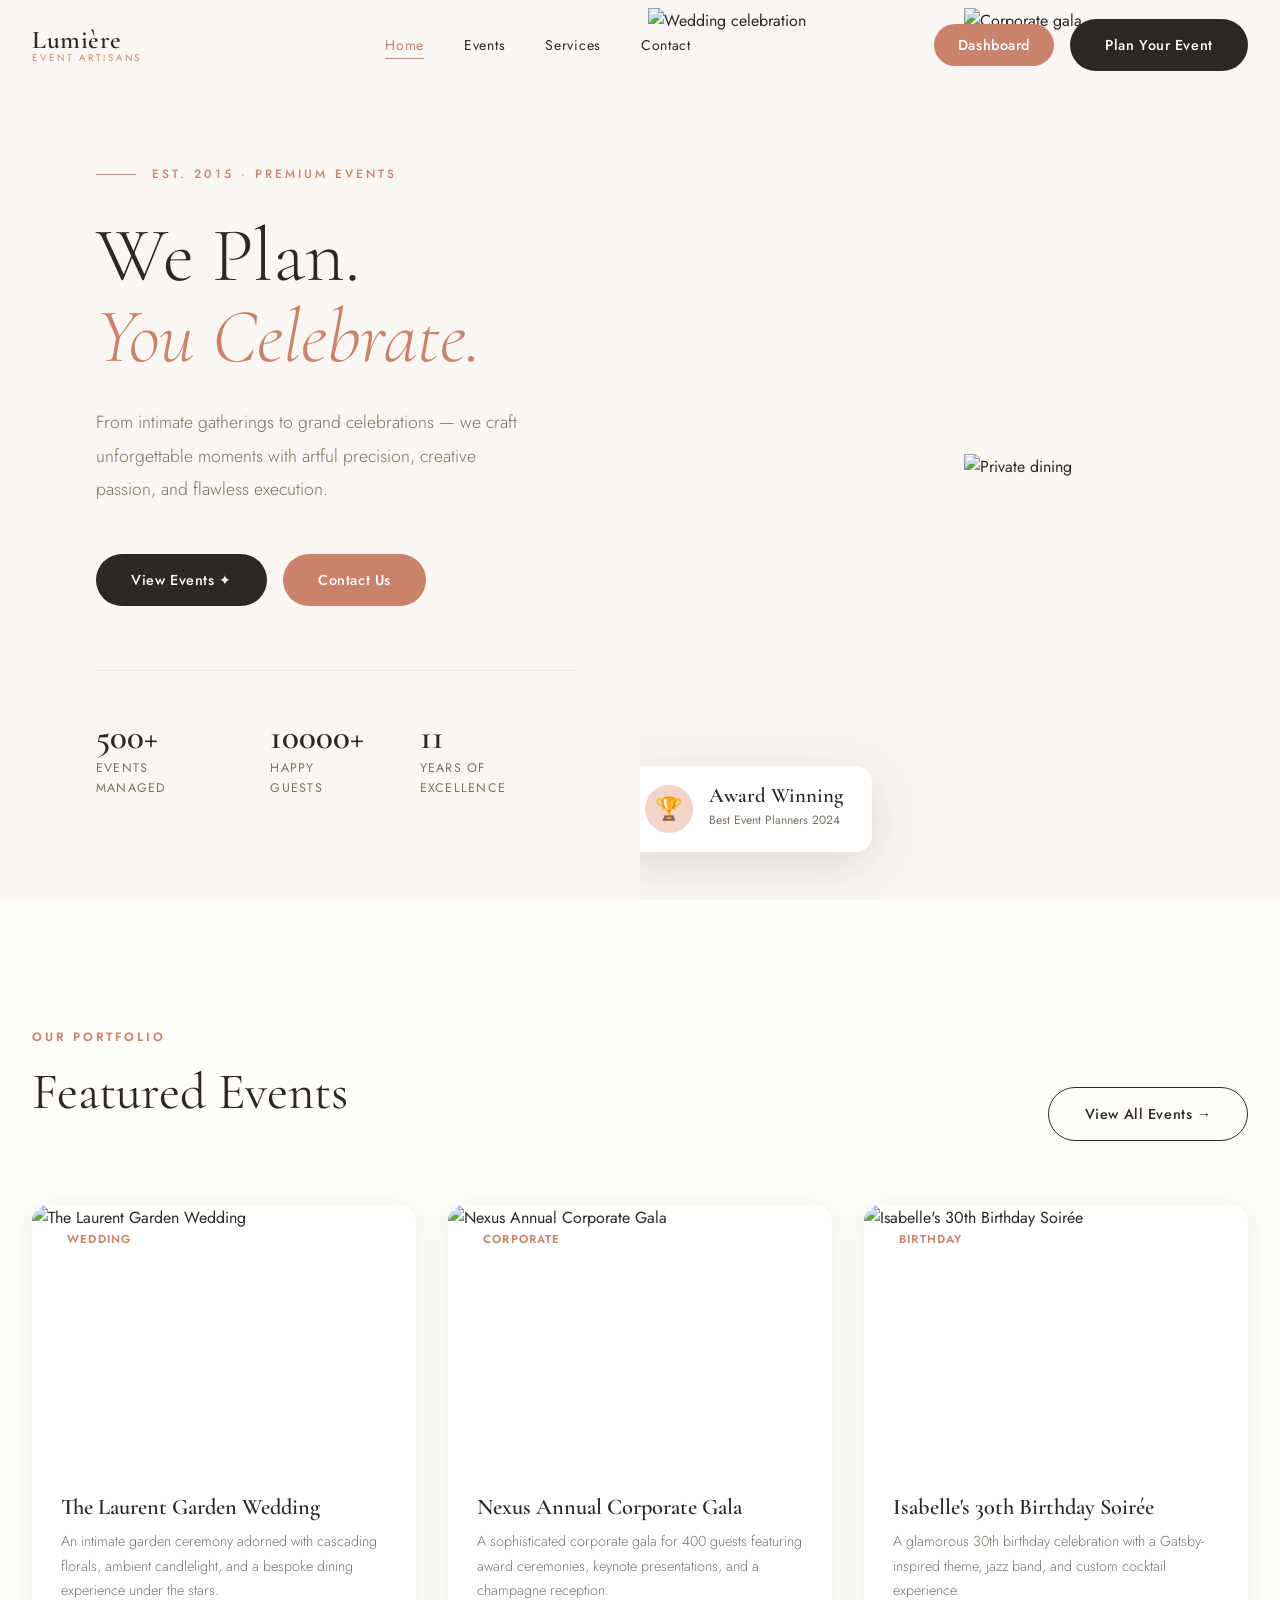
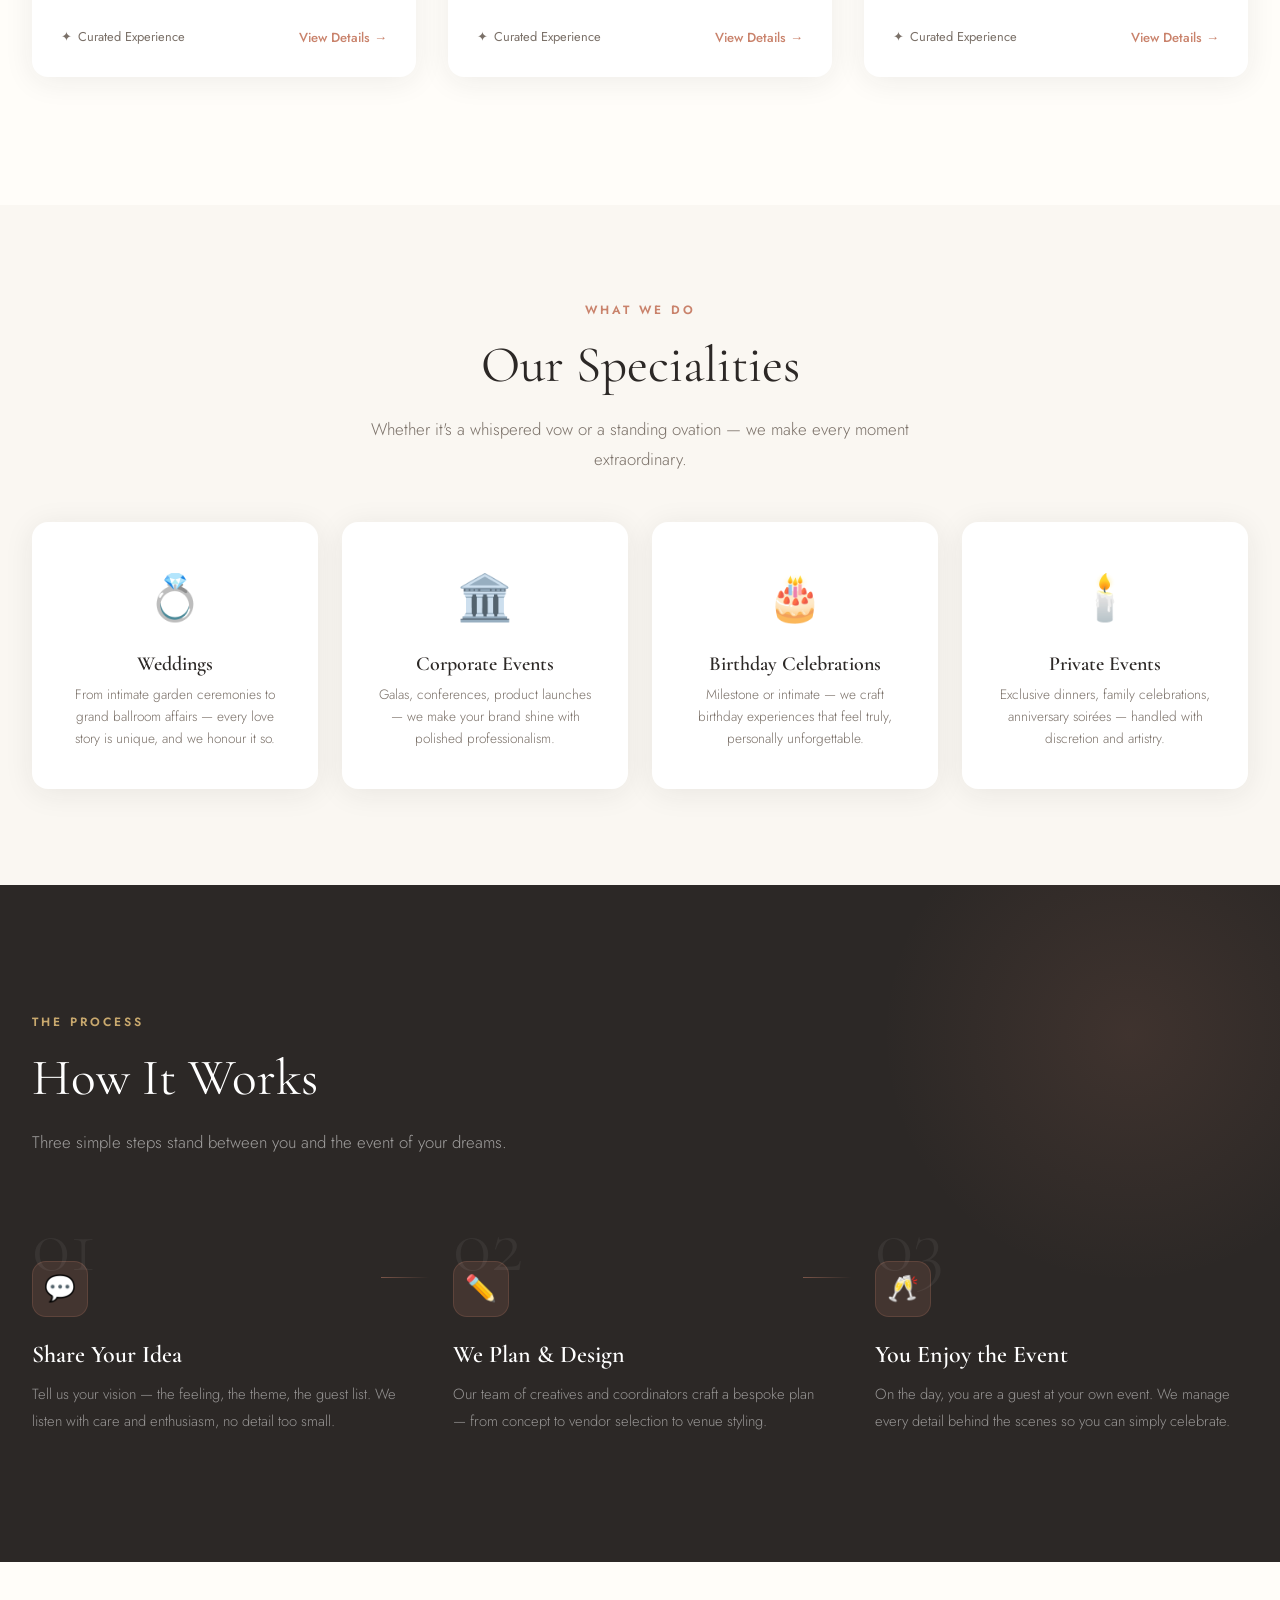
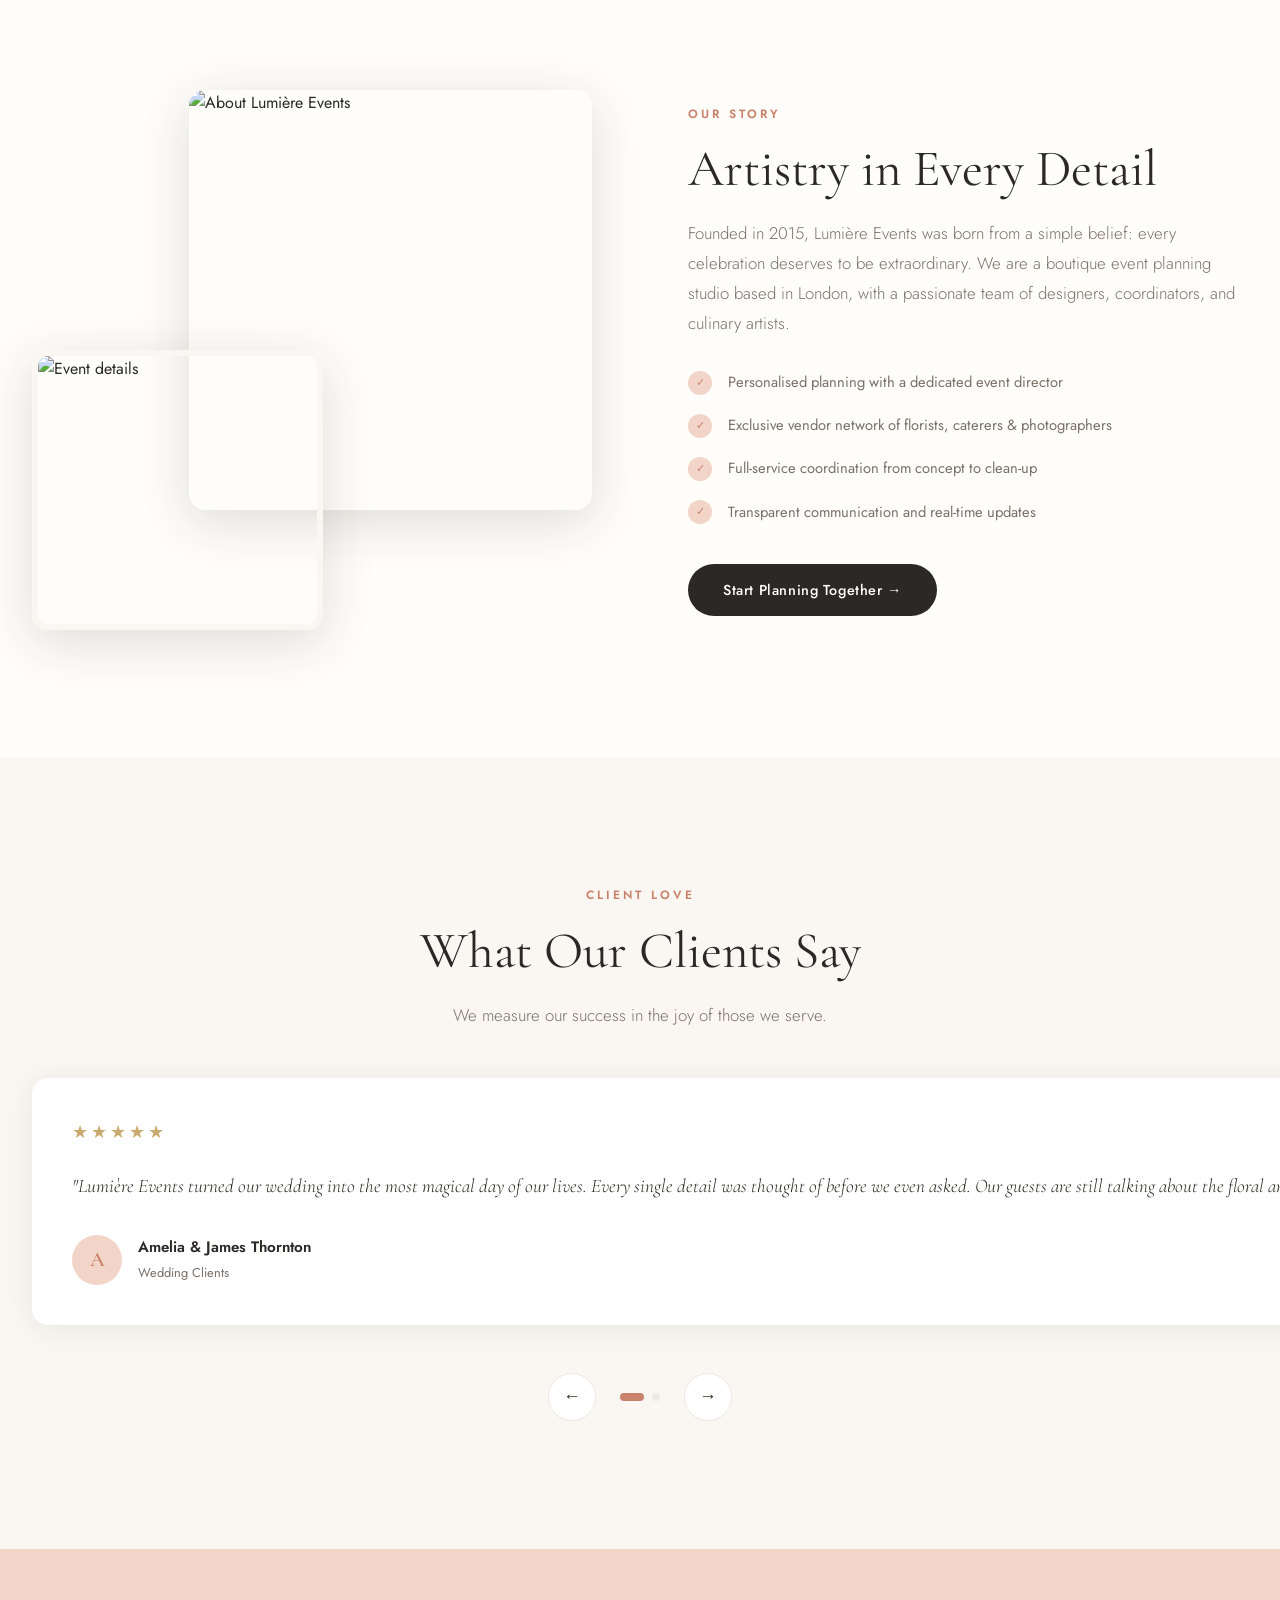
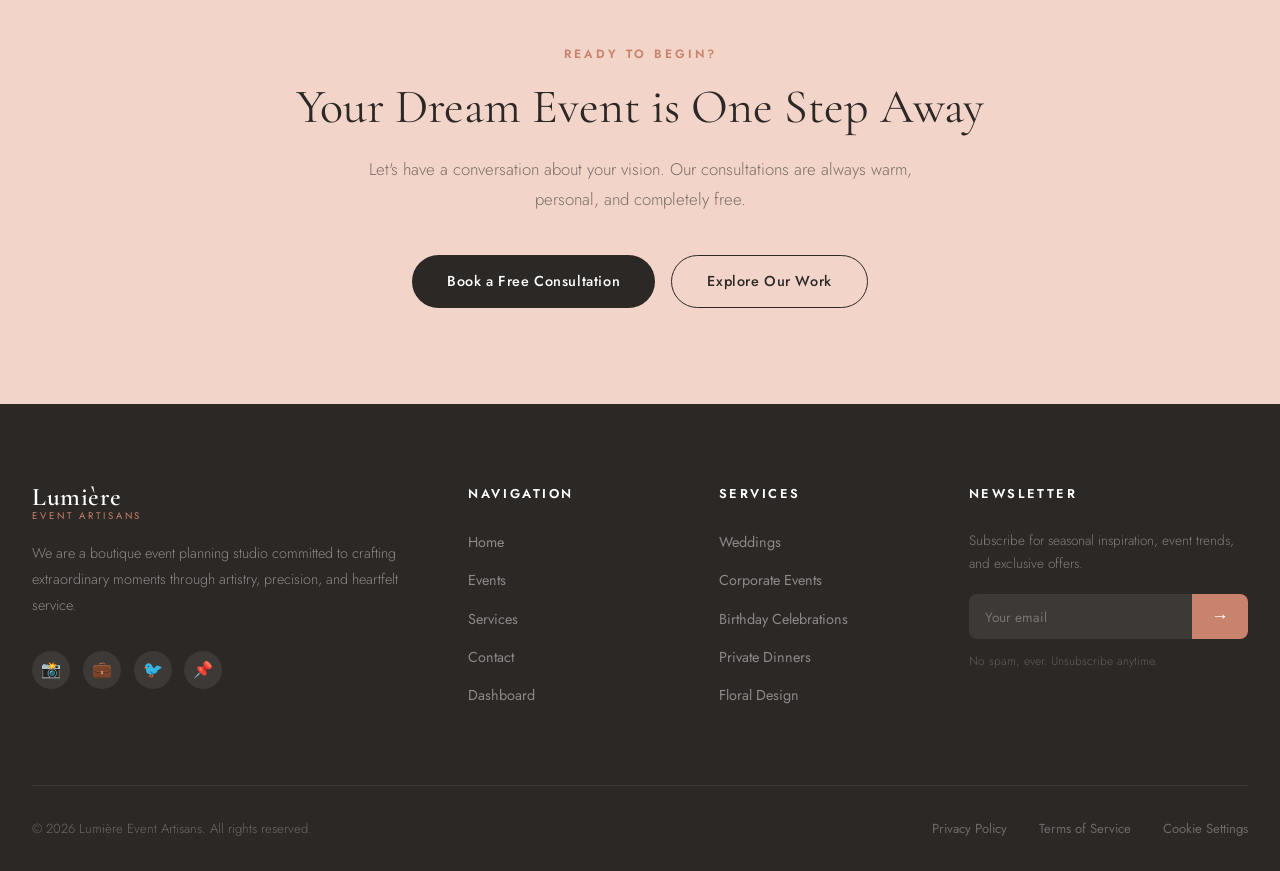
==== commit 165d3cf9: "css update" ====
--- a/index.html
+++ b/index.html
@@ -5,6 +5,8 @@
   <meta name="viewport" content="width=device-width, initial-scale=1.0">
   <title>Lumière Events — We Plan. You Celebrate.</title>
   <link rel="stylesheet" href="styles.css">
+  <script src="https://cdn.tailwindcss.com"></script>
+  <script src="tailwind-config.js"></script>
 </head>
 <body>
 
@@ -15,6 +17,7 @@
   <a href="events.html">Events</a>
   <a href="index.html#services">Services</a>
   <a href="contact.html">Contact</a>
+  <a href="dashboard.html">Dashboard</a>
   <a href="contact.html" class="btn btn-rose" style="margin-top:1rem;">Plan Your Event</a>
 </div>
 
@@ -32,7 +35,7 @@
       <li><a href="contact.html">Contact</a></li>
     </ul>
     <div class="nav-cta">
-      <a href="dashboard.html" class="btn btn-outline" style="padding: 0.6rem 1.5rem;">Dashboard</a>
+      <a href="dashboard.html" class="btn btn-rose" style="padding: 0.6rem 1.5rem;">Dashboard</a>
       <a href="contact.html" class="btn btn-primary">Plan Your Event</a>
     </div>
     <div class="hamburger" id="hamburger" aria-label="Open menu">
@@ -57,7 +60,7 @@
     </p>
     <div class="hero-buttons">
       <a href="events.html" class="btn btn-primary">View Events ✦</a>
-      <a href="contact.html" class="btn btn-outline">Contact Us</a>
+      <a href="contact.html" class="btn btn-rose">Contact Us</a>
     </div>
     <div class="hero-stats">
       <div class="stat-item">
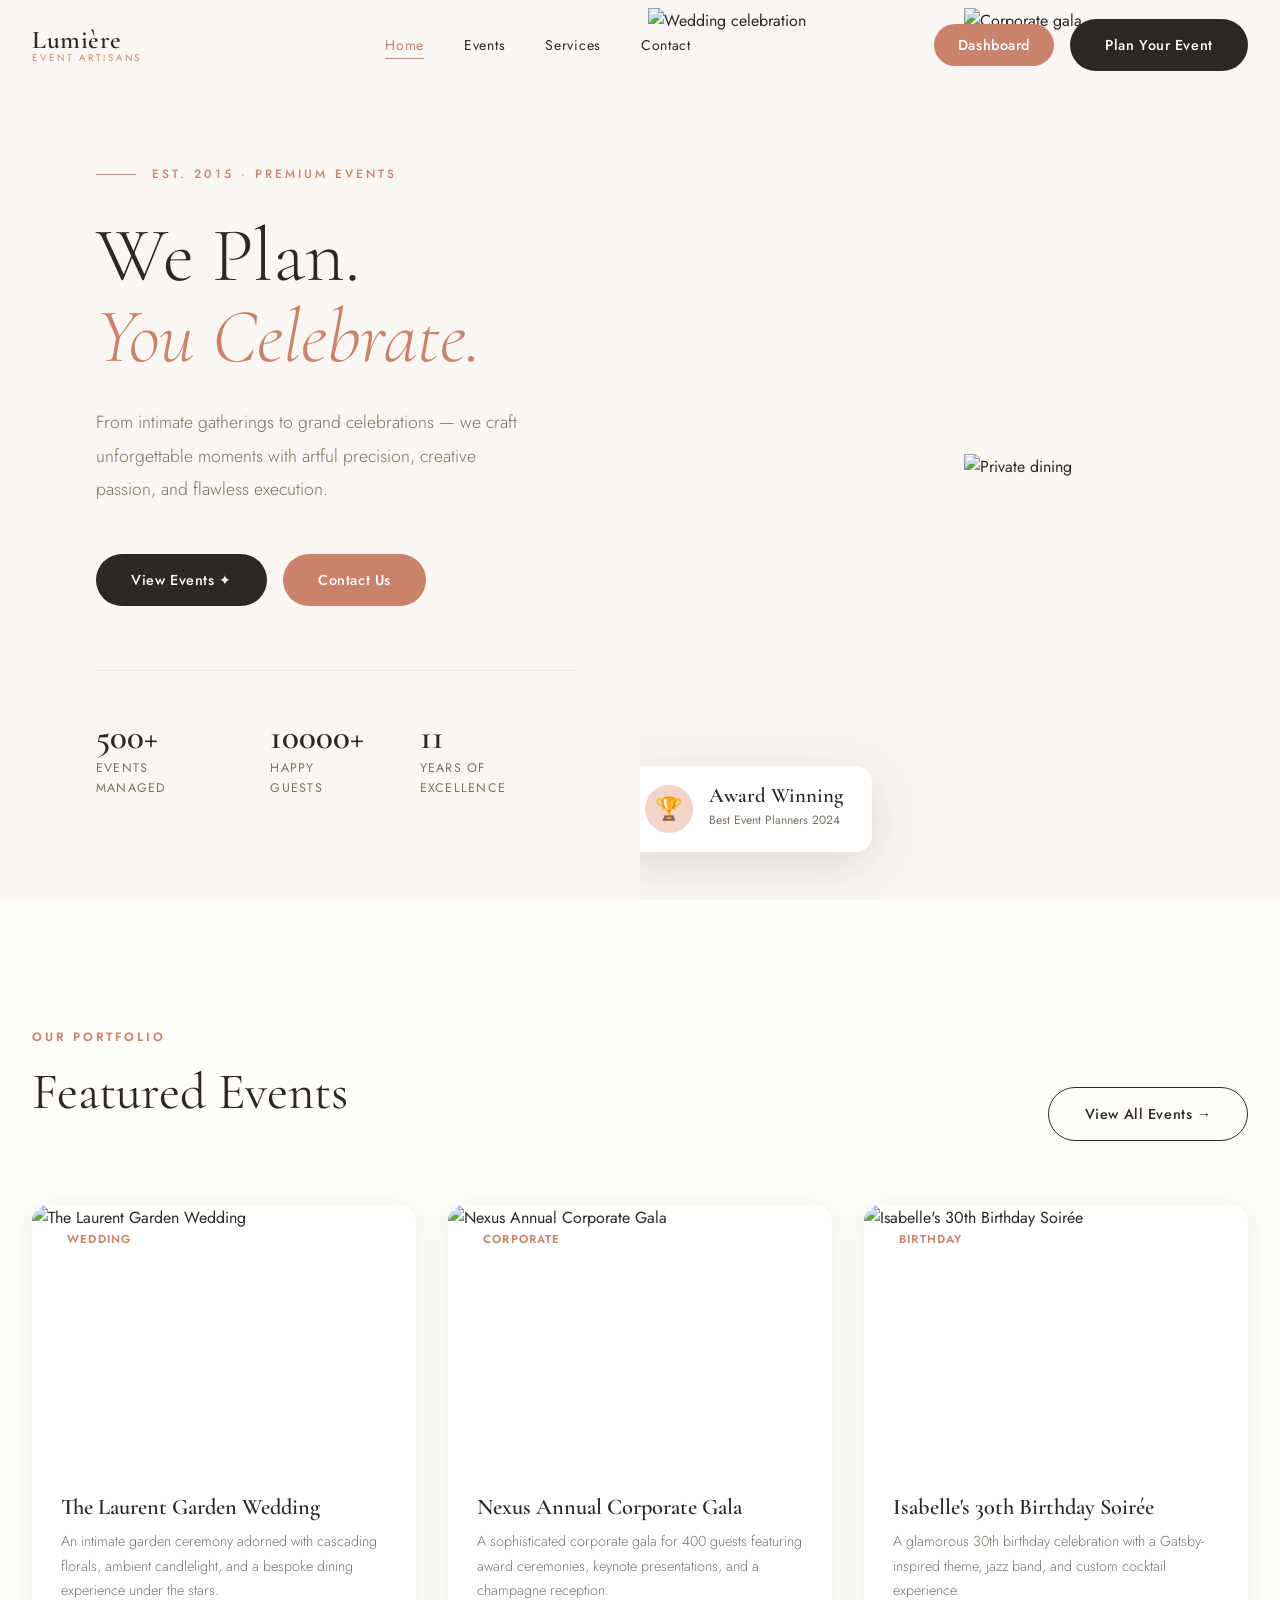
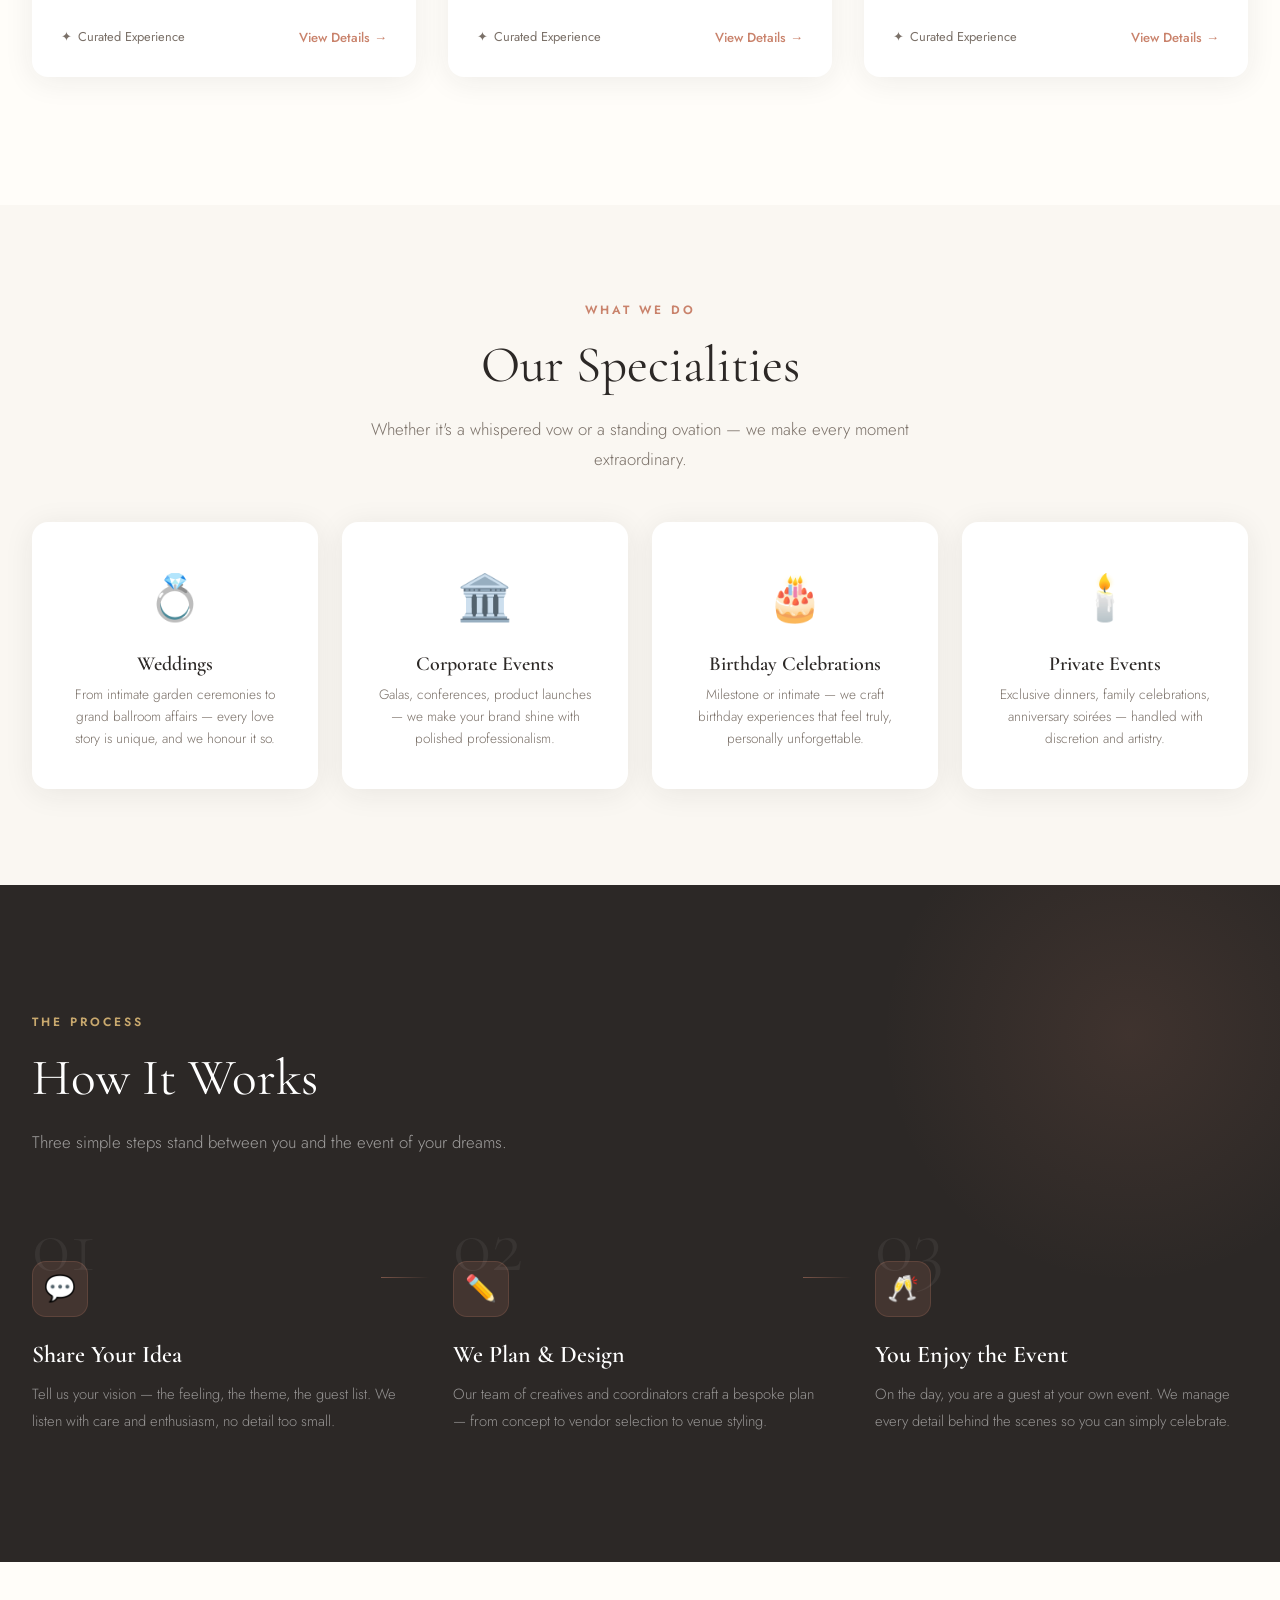
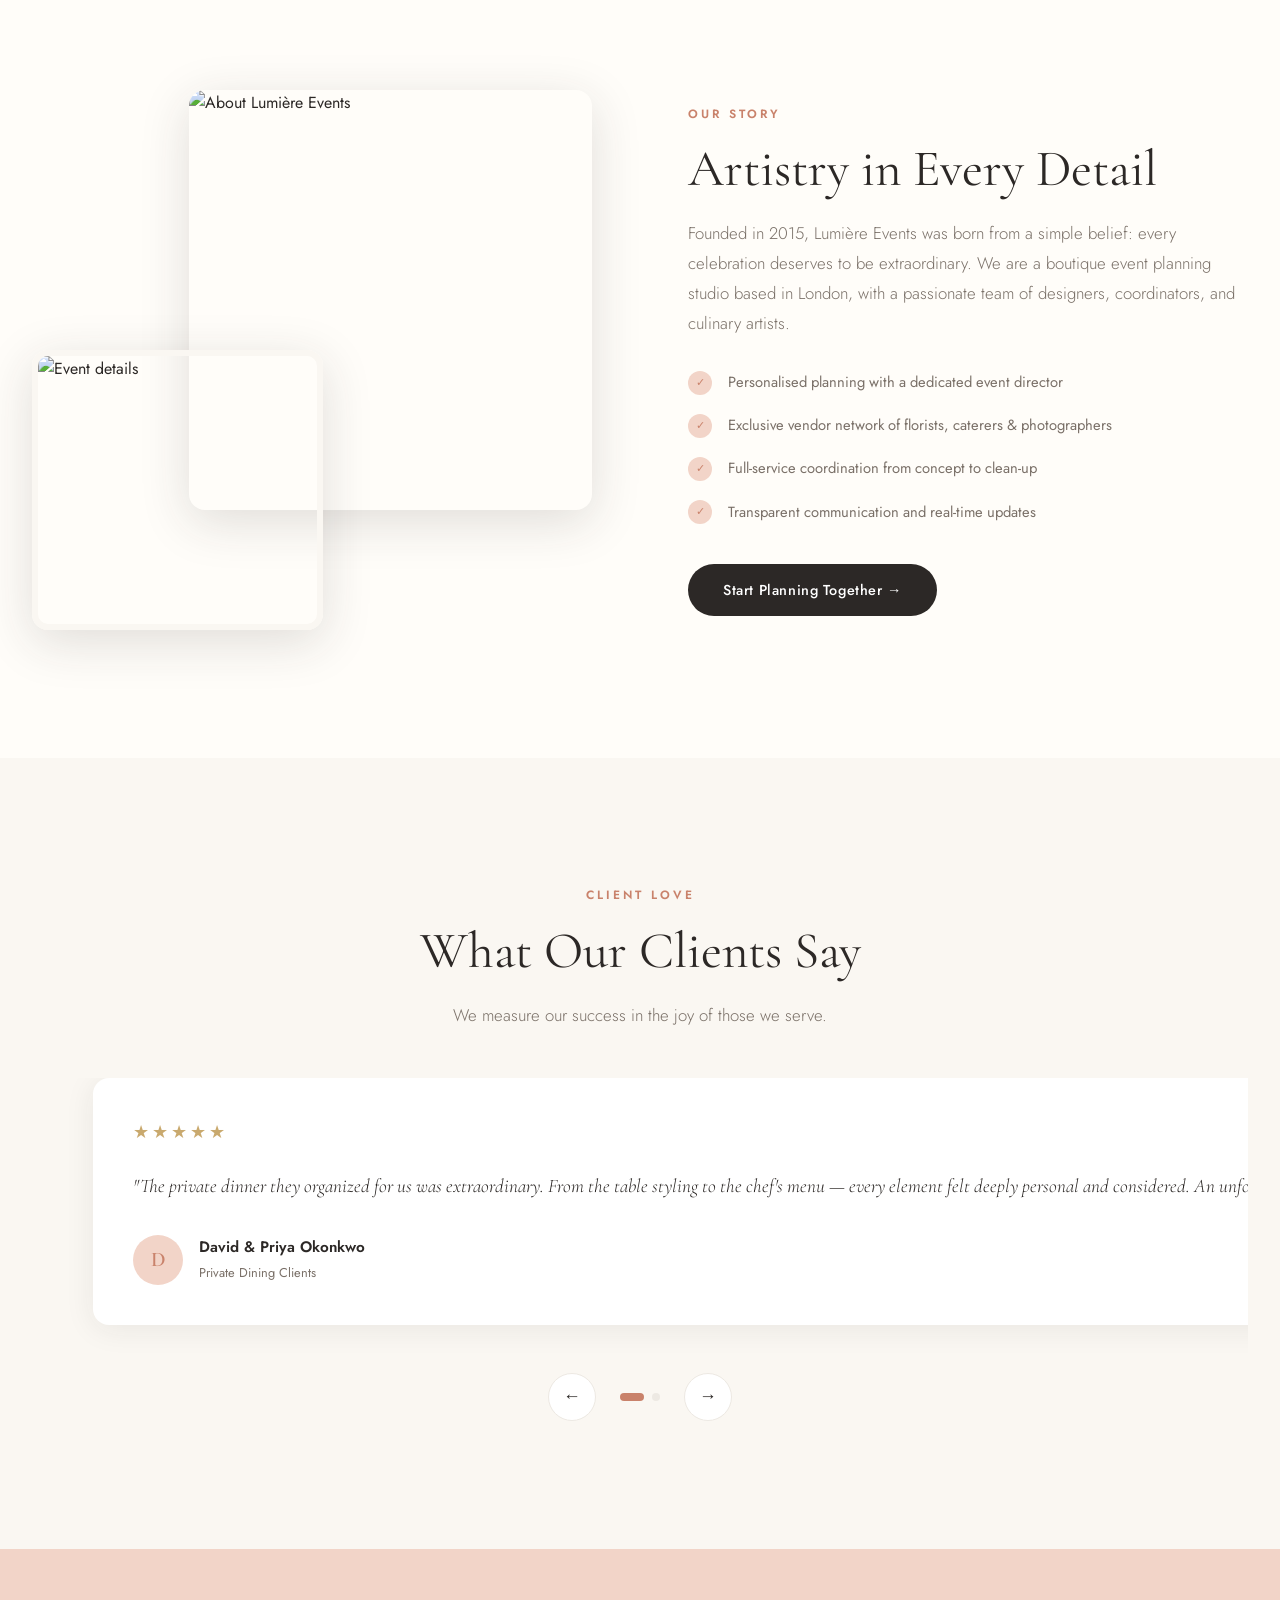
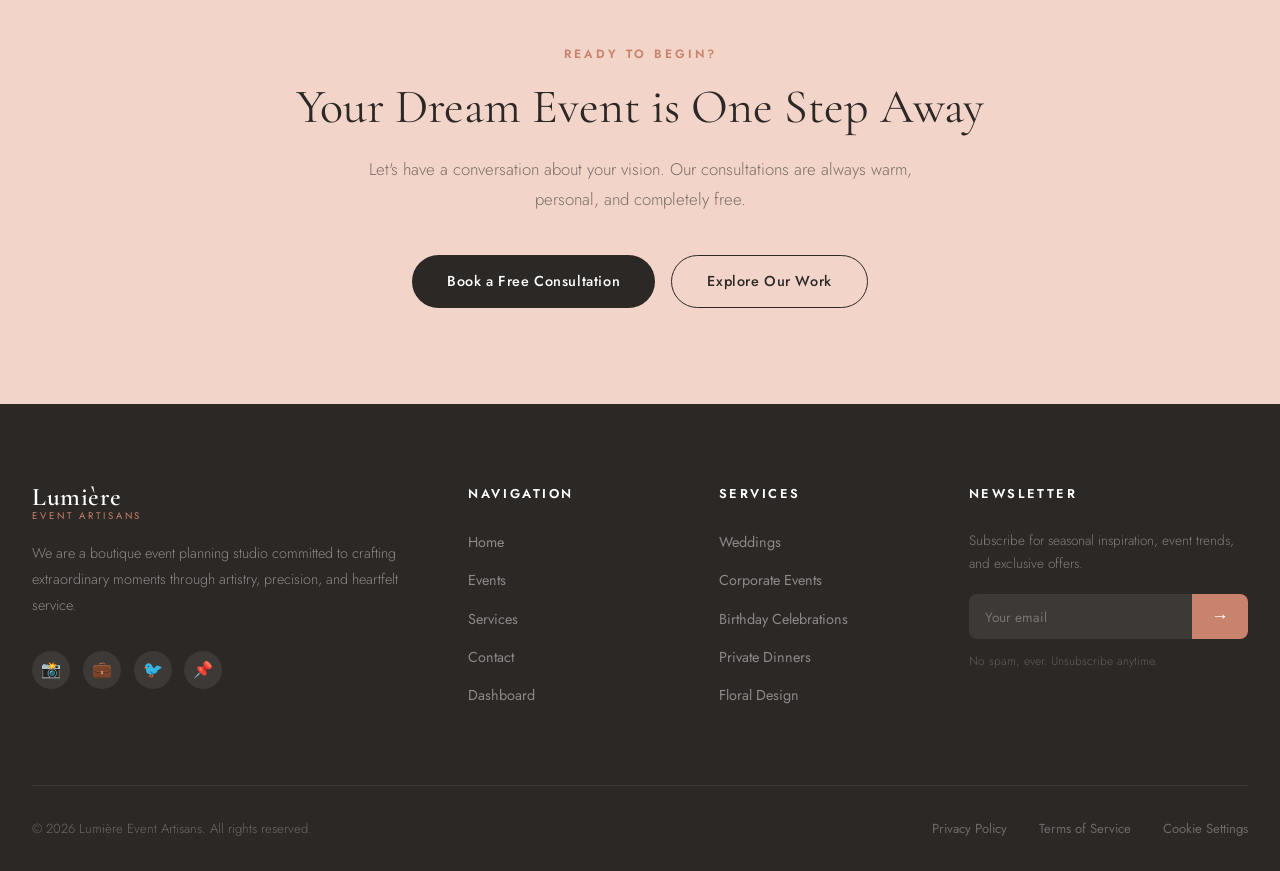
==== commit 3b4dd67a: "css update" ====
--- a/index.html
+++ b/index.html
@@ -4,9 +4,9 @@
   <meta charset="UTF-8">
   <meta name="viewport" content="width=device-width, initial-scale=1.0">
   <title>Lumière Events — We Plan. You Celebrate.</title>
-  <link rel="stylesheet" href="styles.css">
   <script src="https://cdn.tailwindcss.com"></script>
   <script src="tailwind-config.js"></script>
+  <link rel="stylesheet" href="styles.css">
 </head>
 <body>
 
--- a/styles.css
+++ b/styles.css
@@ -50,6 +50,17 @@
   object-fit: cover;
 }
 
+/* Override Tailwind preflight: preserve custom border box and colors */
+*, *::before, *::after {
+  box-sizing: border-box !important;
+}
+
+/* Ensure Tailwind does not reset our background color on body */
+body {
+  background-color: var(--cream) !important;
+  color: var(--charcoal) !important;
+}
+
 a {
   text-decoration: none;
   color: inherit;
@@ -800,6 +811,7 @@
 
 .testimonials-track {
   display: flex;
+  justify-content: center;
   gap: 2rem;
   transition: transform 0.5s cubic-bezier(0.4, 0, 0.2, 1);
 }
@@ -1687,6 +1699,35 @@
 /* ===========================
    RESPONSIVE
    =========================== */
+
+/* Fix: hero badge can overflow on large screens */
+.hero-badge {
+  max-width: 260px;
+}
+
+/* Fix: testimonials slider must clip overflow so cards don't bleed out */
+.testimonials-slider {
+  overflow: hidden;
+}
+
+/* Fix: Tailwind's preflight resets might strip some box-sizing, re-enforce */
+.form-group input,
+.form-group select,
+.form-group textarea {
+  box-sizing: border-box;
+}
+
+/* Fix: Dashboard grid inside the main panel should be responsive at wide screens */
+div[style*="grid-template-columns: 1fr 340px"] {
+  grid-template-columns: 1fr 340px;
+}
+
+@media (max-width: 1200px) {
+  div[style*="grid-template-columns: 1fr 340px"] {
+    grid-template-columns: 1fr !important;
+  }
+}
+
 @media (max-width: 1024px) {
   .hero { grid-template-columns: 1fr; }
   .hero-visual { display: none; }
@@ -1710,8 +1751,17 @@
   .nav-links, .nav-cta { display: none; }
   .hamburger { display: flex; }
 
+  /* Fix: ensure hero doesn't overflow on mobile */
+  .hero {
+    min-height: 100svh;
+    overflow: hidden;
+  }
   .hero-content { padding: 7rem 1.5rem 4rem; }
   .hero-stats { gap: 2rem; flex-wrap: wrap; }
+  .hero-buttons { flex-direction: column; align-items: flex-start; }
+
+  /* Fix: page hero text spacing on mobile */
+  .page-hero { padding: 7rem 0 4rem; }
 
   .events-grid { grid-template-columns: 1fr; }
   .categories-grid { grid-template-columns: 1fr 1fr; }
@@ -1721,6 +1771,7 @@
   .form-row { grid-template-columns: 1fr; }
   .gallery-grid { grid-template-columns: 1fr 1fr; }
 
+  /* Fix: Dashboard on mobile */
   .dashboard-layout { grid-template-columns: 1fr; }
   .sidebar { display: none; }
   .dashboard-main { margin-left: 0; padding: 1.5rem; }
@@ -1729,10 +1780,16 @@
   .footer-bottom { flex-direction: column; text-align: center; }
   .section-header { flex-direction: column; align-items: flex-start; }
 
-  .contact-form-wrapper { padding: 2rem; }
+  .contact-form-wrapper { padding: 2rem 1.5rem; }
   .about-images { height: 320px; }
 
   table { display: block; overflow-x: auto; }
+
+  /* Fix: contact grid should be single column with tighter gap */
+  .contact-grid { gap: 2rem; }
+
+  /* Fix: section headers don't need justify-content: space-between when stacked */
+  .section-header { gap: 1rem; }
 }
 
 @media (max-width: 480px) {
@@ -1741,4 +1798,17 @@
   .gallery-grid { grid-template-columns: 1fr; }
   .hero-buttons { flex-direction: column; }
   .hero-buttons .btn { width: fit-content; }
-}
+
+  /* Fix: footer grid tighter on very small screens */
+  .footer-grid { gap: 1.5rem; }
+
+  /* Fix: step cards too wide on small phones */
+  .step-card { padding: 0 0.5rem; }
+
+  /* Fix: form wrapper padding too large on tiny screens */
+  .contact-form-wrapper { padding: 1.5rem 1rem; }
+
+  /* Fix: nav-cta buttons overlap each other on mobile navbar */
+  .nav-cta { gap: 0.5rem; }
+  .nav-cta .btn { padding: 0.6rem 1rem; font-size: 0.8rem; }
+}
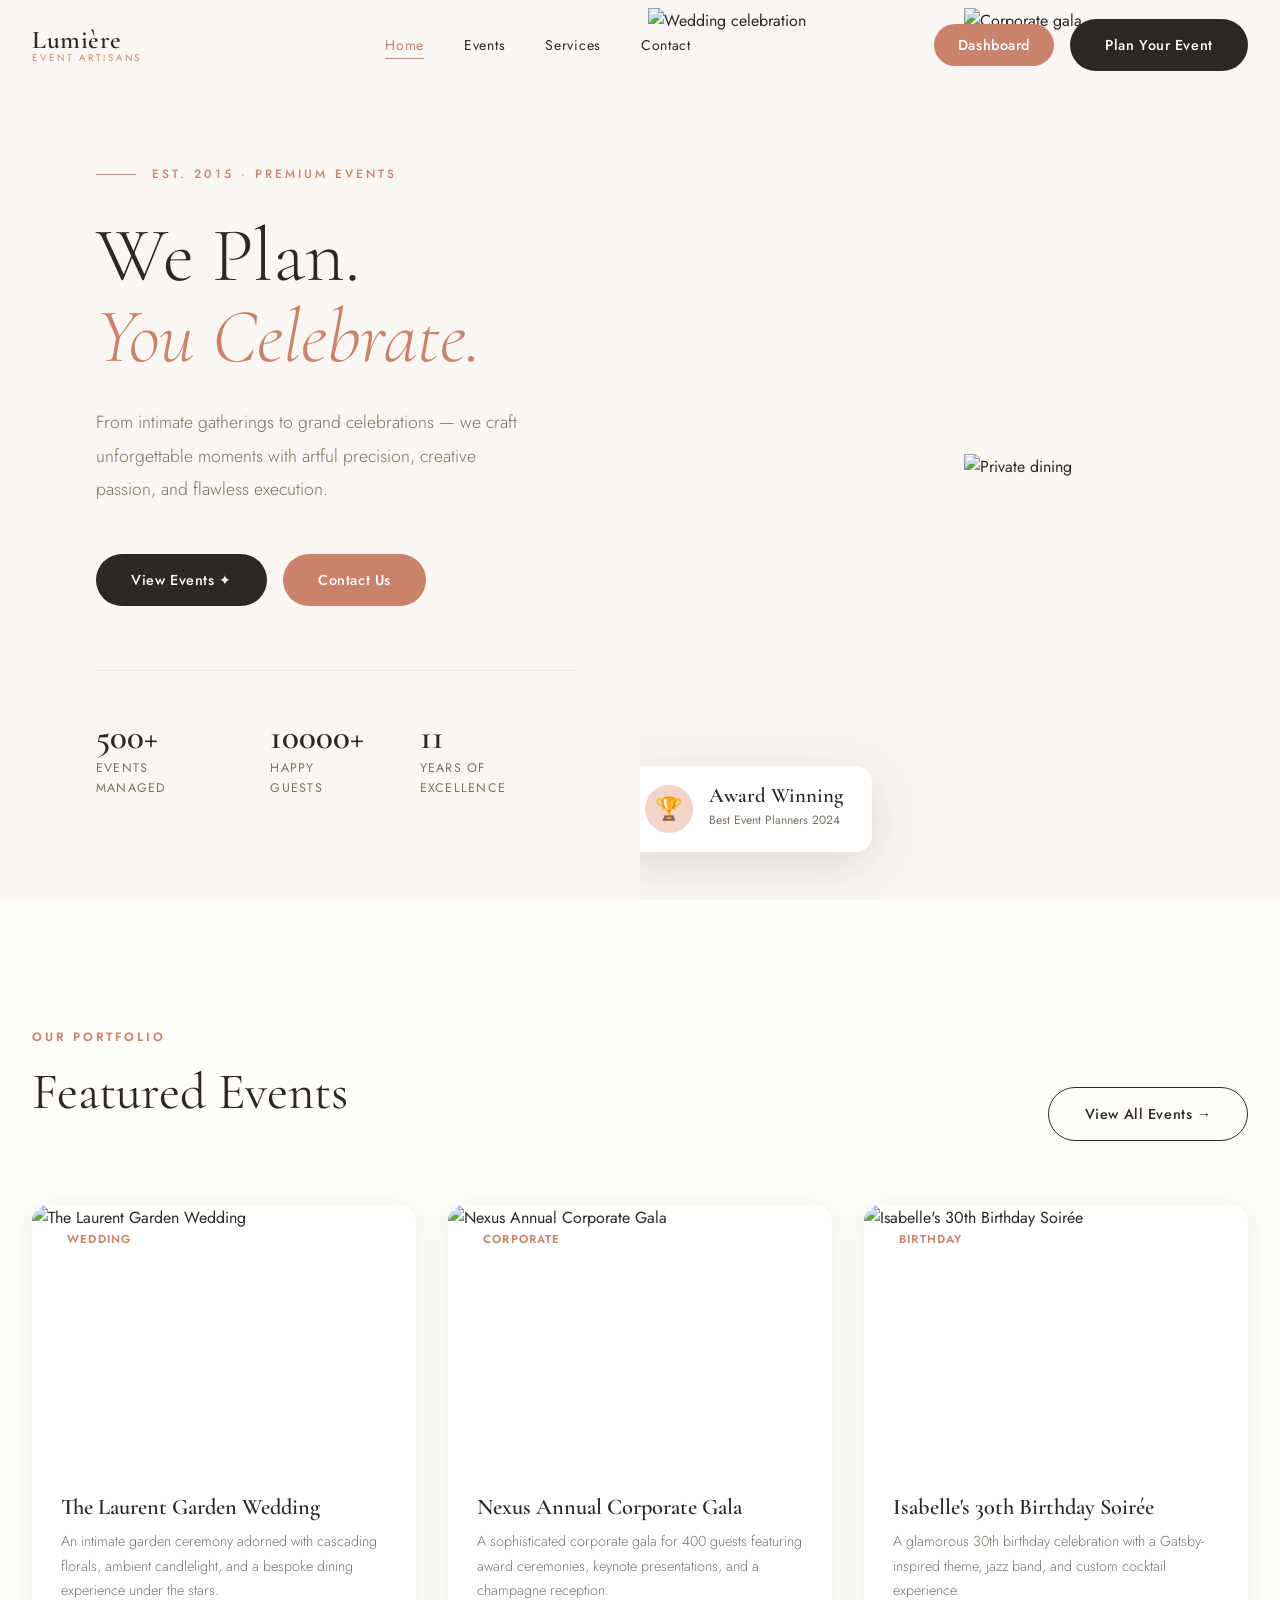
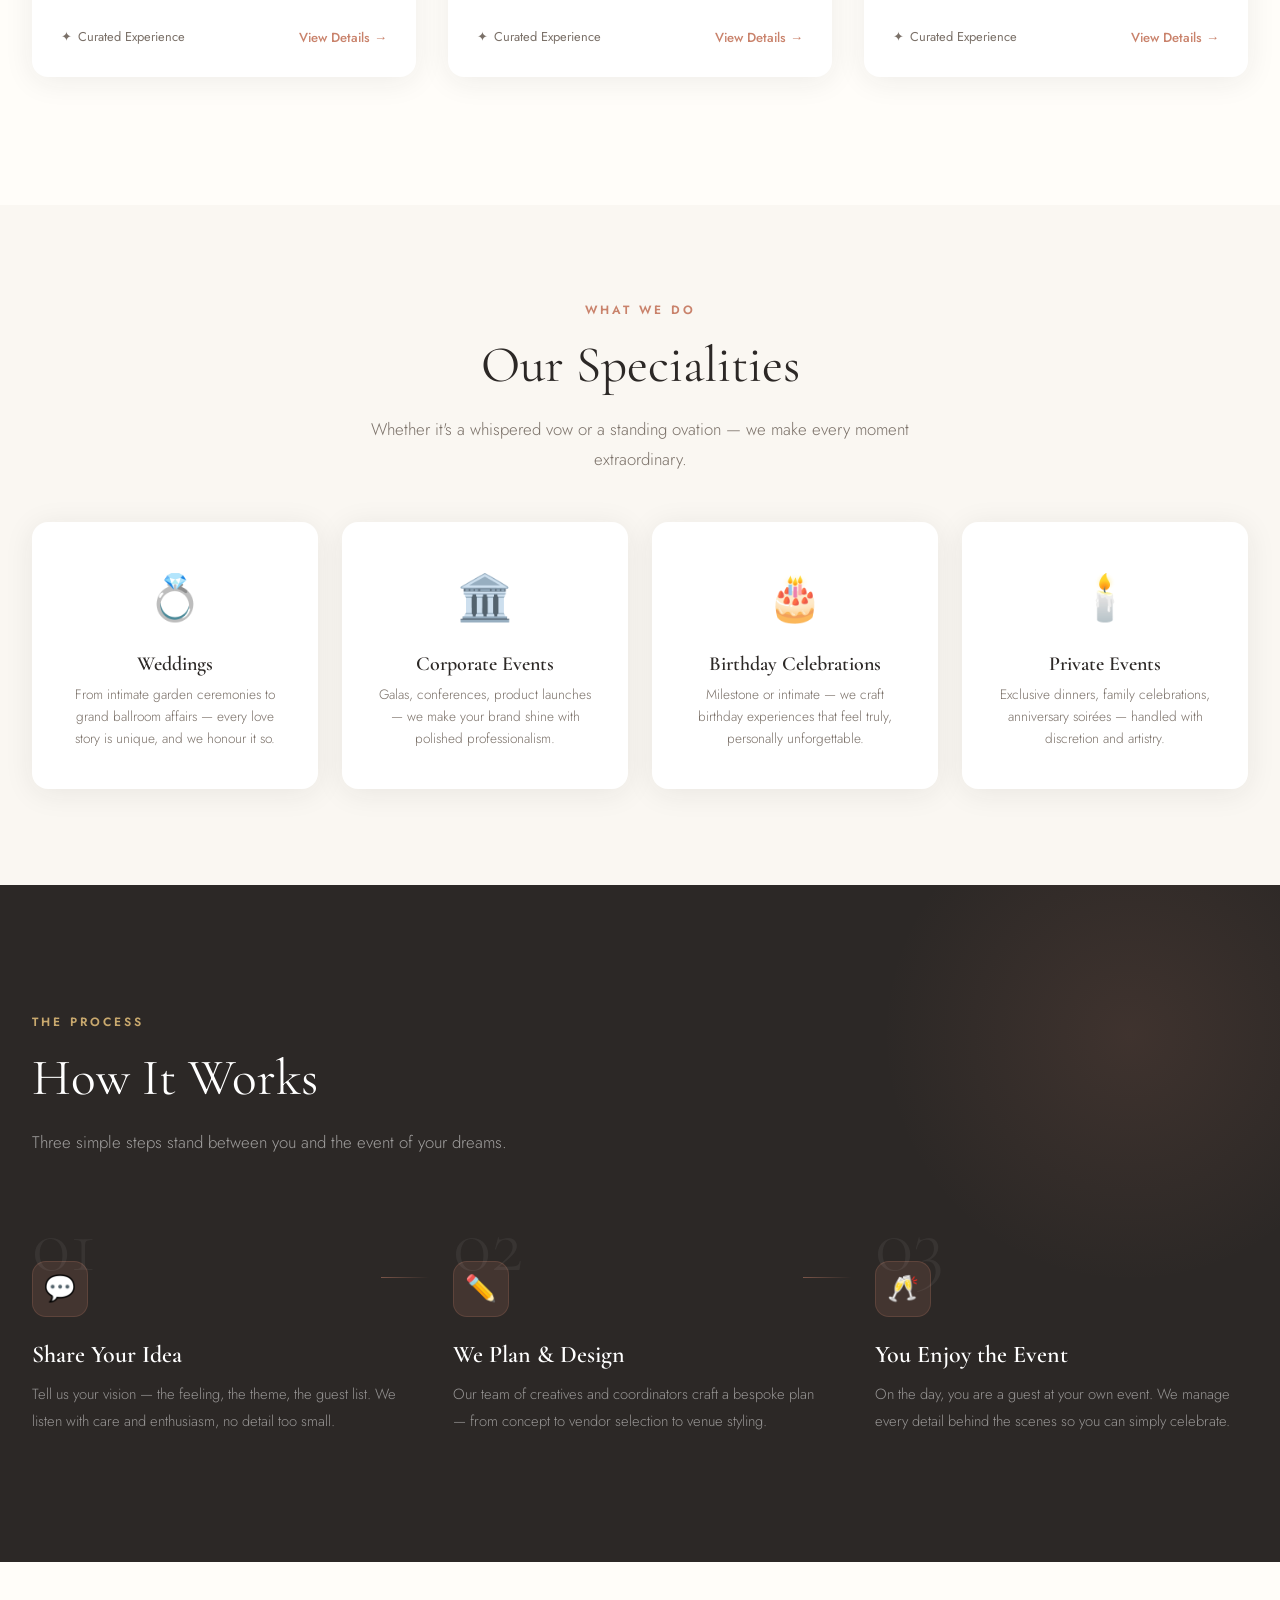
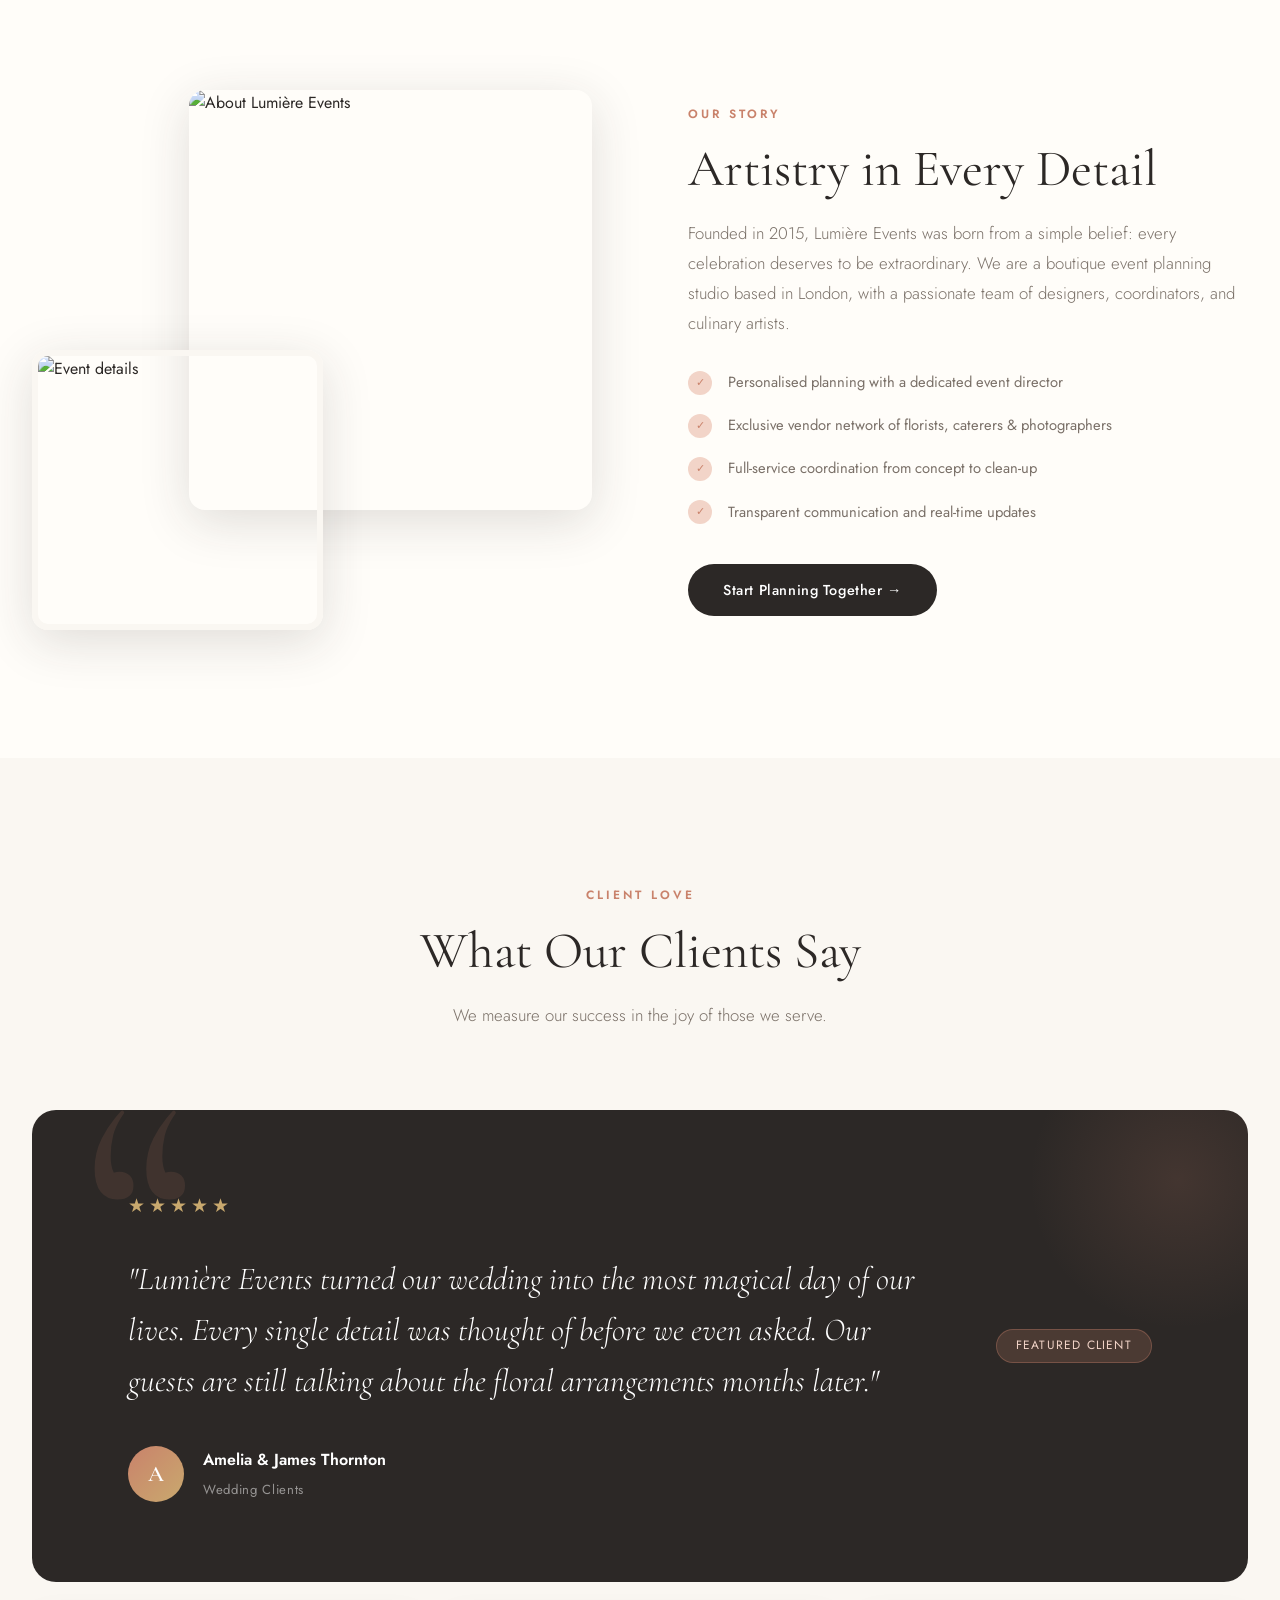
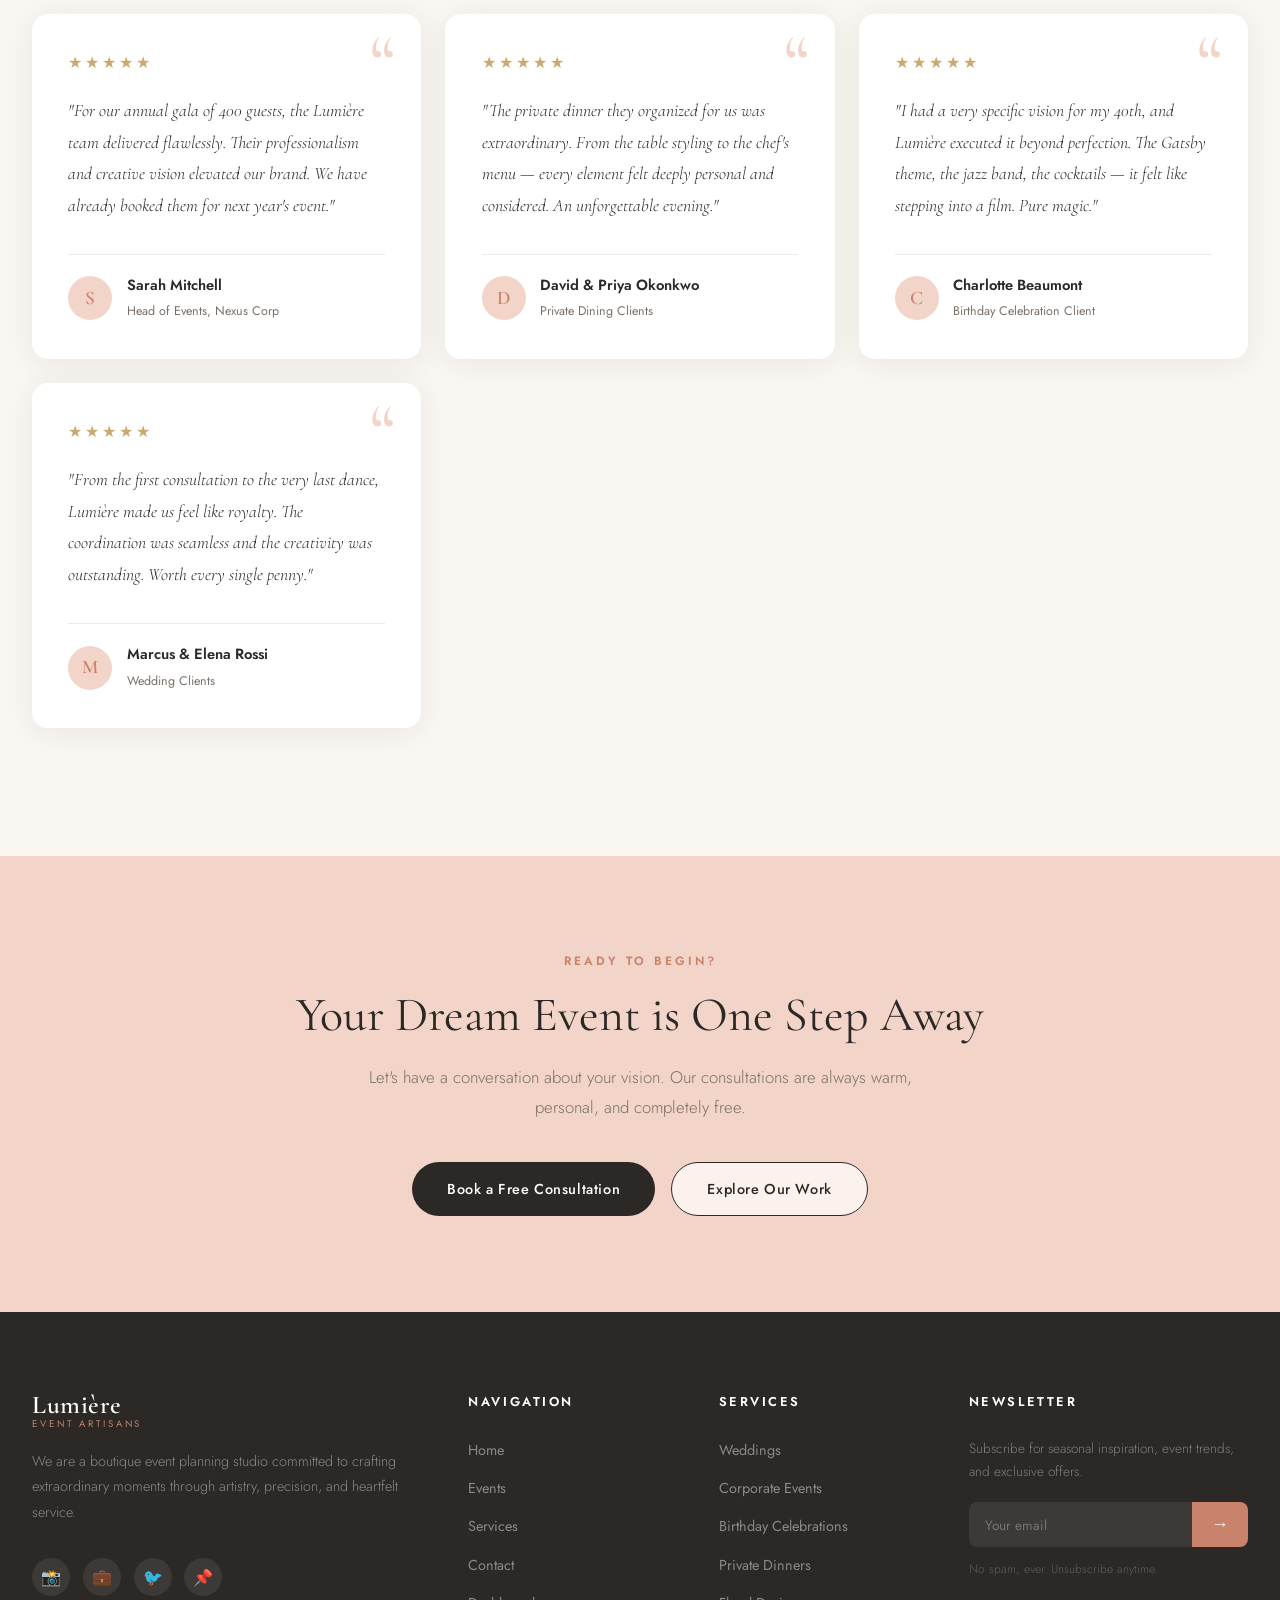
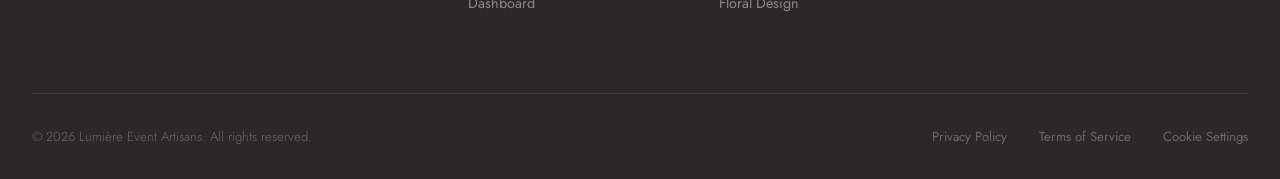
==== commit cb07ad83: "css update" ====
--- a/index.html
+++ b/index.html
@@ -227,20 +227,21 @@
 <!-- TESTIMONIALS -->
 <section class="testimonials">
   <div class="container">
-    <div class="text-center fade-in">
+    <!-- Section Header -->
+    <div class="text-center fade-in" style="margin-bottom: 5rem;">
       <span class="section-label">Client Love</span>
       <h2 class="section-title">What Our Clients Say</h2>
       <p class="section-subtitle">We measure our success in the joy of those we serve.</p>
     </div>
-    <div class="testimonials-slider">
-      <div class="testimonials-track" id="testimonialsTrack">
-        <!-- Rendered by JS -->
-      </div>
-      <div class="slider-controls">
-        <button class="slider-btn" id="sliderPrev" aria-label="Previous">←</button>
-        <div class="slider-dots" id="sliderDots"></div>
-        <button class="slider-btn" id="sliderNext" aria-label="Next">→</button>
-      </div>
+
+    <!-- Featured Quote -->
+    <div class="testimonial-featured fade-in" id="testimonialFeatured">
+      <!-- Rendered by JS -->
+    </div>
+
+    <!-- All Reviews Grid -->
+    <div class="testimonials-grid" id="testimonialsGrid">
+      <!-- Rendered by JS -->
     </div>
   </div>
 </section>
@@ -253,7 +254,7 @@
     <p class="section-subtitle" style="margin: 0 auto 2.5rem; color: var(--warm-gray);">Let's have a conversation about your vision. Our consultations are always warm, personal, and completely free.</p>
     <div style="display: flex; gap: 1rem; justify-content: center; flex-wrap: wrap;">
       <a href="contact.html" class="btn btn-primary">Book a Free Consultation</a>
-      <a href="events.html" class="btn btn-outline">Explore Our Work</a>
+      <a href="events.html" class="btn btn-outline" style="background:rgba(255,255,255,0.7); border-color: var(--charcoal);">Explore Our Work</a>
     </div>
   </div>
 </section>
--- a/styles.css
+++ b/styles.css
@@ -796,7 +796,7 @@
 }
 
 /* ===========================
-   TESTIMONIALS
+   TESTIMONIALS — Premium Layout
    =========================== */
 .testimonials {
   padding: 8rem 0;
@@ -804,69 +804,191 @@
   overflow: hidden;
 }
 
-.testimonials-slider {
+/* ---- Featured Hero Quote ---- */
+.testimonial-featured {
+  background: var(--charcoal);
+  border-radius: 24px;
+  padding: 5rem 6rem;
   position: relative;
-  margin-top: 3rem;
-}
-
-.testimonials-track {
-  display: flex;
+  overflow: hidden;
+  margin-bottom: 2rem;
+  display: flex;
+  align-items: center;
+  gap: 5rem;
+}
+
+.testimonial-featured::before {
+  content: '\201C';
+  font-family: 'Cormorant Garamond', serif;
+  font-size: 22rem;
+  color: rgba(201, 130, 107, 0.12);
+  position: absolute;
+  top: -4rem;
+  left: 3rem;
+  line-height: 1;
+  pointer-events: none;
+}
+
+.testimonial-featured::after {
+  content: '';
+  position: absolute;
+  top: -80px;
+  right: -80px;
+  width: 300px;
+  height: 300px;
+  background: radial-gradient(circle, rgba(201, 130, 107, 0.15) 0%, transparent 70%);
+  pointer-events: none;
+}
+
+.featured-content {
+  flex: 1;
+  position: relative;
+  z-index: 1;
+}
+
+.featured-stars {
+  display: flex;
+  gap: 4px;
+  margin-bottom: 2rem;
+}
+
+.featured-stars .star {
+  color: var(--gold);
+  font-size: 1.2rem;
+}
+
+.featured-quote {
+  font-family: 'Cormorant Garamond', serif;
+  font-size: clamp(1.5rem, 2.5vw, 2rem);
+  font-style: italic;
+  color: var(--white);
+  line-height: 1.6;
+  margin-bottom: 2.5rem;
+}
+
+.featured-author {
+  display: flex;
+  align-items: center;
+  gap: 1.2rem;
+}
+
+.featured-avatar {
+  width: 56px;
+  height: 56px;
+  border-radius: 50%;
+  background: linear-gradient(135deg, var(--rose), var(--gold));
+  display: flex;
+  align-items: center;
   justify-content: center;
-  gap: 2rem;
-  transition: transform 0.5s cubic-bezier(0.4, 0, 0.2, 1);
+  font-family: 'Cormorant Garamond', serif;
+  font-size: 1.4rem;
+  font-weight: 600;
+  color: var(--white);
+  flex-shrink: 0;
+}
+
+.featured-author-info strong {
+  display: block;
+  color: var(--white);
+  font-size: 1rem;
+  font-weight: 600;
+  margin-bottom: 0.2rem;
+}
+
+.featured-author-info span {
+  font-size: 0.82rem;
+  color: rgba(255,255,255,0.5);
+  letter-spacing: 0.05em;
+}
+
+.featured-badge {
+  background: rgba(201, 130, 107, 0.2);
+  border: 1px solid rgba(201, 130, 107, 0.35);
+  border-radius: 50px;
+  padding: 0.4rem 1.2rem;
+  font-size: 0.75rem;
+  color: var(--blush);
+  letter-spacing: 0.1em;
+  text-transform: uppercase;
+  flex-shrink: 0;
+  z-index: 1;
+  position: relative;
+}
+
+/* ---- Reviews Grid ---- */
+.testimonials-grid {
+  display: grid;
+  grid-template-columns: repeat(3, 1fr);
+  gap: 1.5rem;
+  margin-top: 1.5rem;
 }
 
 .testimonial-card {
   background: var(--white);
   border-radius: var(--border-radius);
-  padding: 2.5rem;
-  min-width: calc(33.333% - 1.35rem);
+  padding: 2.2rem;
   box-shadow: var(--shadow-soft);
   transition: var(--transition);
-  flex-shrink: 0;
+  position: relative;
+  border: 1px solid transparent;
 }
 
 .testimonial-card:hover {
   box-shadow: var(--shadow-hover);
-  transform: translateY(-4px);
+  transform: translateY(-5px);
+  border-color: var(--light-gray);
+}
+
+.testimonial-card::before {
+  content: '\201C';
+  font-family: 'Cormorant Garamond', serif;
+  font-size: 5rem;
+  color: var(--blush);
+  position: absolute;
+  top: 0.5rem;
+  right: 1.5rem;
+  line-height: 1;
+  pointer-events: none;
 }
 
 .testimonial-stars {
   display: flex;
   gap: 3px;
-  margin-bottom: 1.5rem;
+  margin-bottom: 1.2rem;
 }
 
 .star {
   color: var(--gold);
+  font-size: 1rem;
+}
+
+.testimonial-text {
+  font-family: 'Cormorant Garamond', serif;
   font-size: 1.1rem;
-}
-
-.testimonial-text {
-  font-family: 'Cormorant Garamond', serif;
-  font-size: 1.2rem;
   font-style: italic;
   color: var(--charcoal);
-  line-height: 1.7;
+  line-height: 1.8;
   margin-bottom: 2rem;
 }
 
 .testimonial-author {
   display: flex;
   align-items: center;
-  gap: 1rem;
+  gap: 0.9rem;
+  padding-top: 1.2rem;
+  border-top: 1px solid var(--light-gray);
 }
 
 .author-avatar {
-  width: 50px;
-  height: 50px;
+  width: 44px;
+  height: 44px;
   border-radius: 50%;
   background: var(--blush);
   display: flex;
   align-items: center;
   justify-content: center;
   font-family: 'Cormorant Garamond', serif;
-  font-size: 1.3rem;
+  font-size: 1.2rem;
   font-weight: 600;
   color: var(--rose);
   flex-shrink: 0;
@@ -874,63 +996,14 @@
 
 .author-info strong {
   display: block;
-  font-size: 0.95rem;
+  font-size: 0.92rem;
   font-weight: 600;
   color: var(--charcoal);
 }
 
 .author-info span {
-  font-size: 0.8rem;
+  font-size: 0.78rem;
   color: var(--warm-gray);
-}
-
-.slider-controls {
-  display: flex;
-  align-items: center;
-  justify-content: center;
-  gap: 1.5rem;
-  margin-top: 3rem;
-}
-
-.slider-btn {
-  width: 48px;
-  height: 48px;
-  border-radius: 50%;
-  border: 1.5px solid var(--light-gray);
-  background: var(--white);
-  cursor: pointer;
-  display: flex;
-  align-items: center;
-  justify-content: center;
-  transition: var(--transition);
-  font-size: 1.1rem;
-  color: var(--charcoal);
-}
-
-.slider-btn:hover {
-  border-color: var(--rose);
-  background: var(--rose);
-  color: var(--white);
-}
-
-.slider-dots {
-  display: flex;
-  gap: 0.5rem;
-}
-
-.dot {
-  width: 8px;
-  height: 8px;
-  border-radius: 50%;
-  background: var(--light-gray);
-  cursor: pointer;
-  transition: var(--transition);
-}
-
-.dot.active {
-  background: var(--rose);
-  width: 24px;
-  border-radius: 4px;
 }
 
 /* ===========================
@@ -1321,7 +1394,6 @@
   display: grid;
   grid-template-columns: 280px 1fr;
   min-height: 100vh;
-  padding-top: 80px;
 }
 
 .sidebar {
@@ -1333,6 +1405,13 @@
   bottom: 0;
   width: 280px;
   overflow-y: auto;
+  /* Hide scrollbar but allow scrolling */
+  scrollbar-width: none; /* Firefox */
+  -ms-overflow-style: none; /* IE/Edge */
+}
+
+.sidebar::-webkit-scrollbar {
+  display: none; /* Chrome, Safari */
 }
 
 .sidebar-profile {
@@ -1393,6 +1472,7 @@
 .dashboard-main {
   margin-left: 280px;
   padding: 3rem;
+  padding-top: calc(80px + 3rem); /* 80px for fixed navbar height */
   background: var(--cream);
   min-height: 100vh;
 }
@@ -1739,12 +1819,28 @@
   .step-connector { display: none; }
   .about-grid { grid-template-columns: 1fr; gap: 3rem; }
   .about-images { height: 400px; }
-  .testimonial-card { min-width: calc(50% - 1rem); }
   .footer-grid { grid-template-columns: 1fr 1fr; gap: 2.5rem; }
   .events-all-grid { grid-template-columns: 1fr 1fr; }
   .event-detail-grid { grid-template-columns: 1fr; }
   .contact-grid { grid-template-columns: 1fr; gap: 3rem; }
   .dash-stats { grid-template-columns: 1fr 1fr; }
+  
+  /* Testimonials Grid Update */
+  .testimonials-grid { grid-template-columns: repeat(2, 1fr); }
+  .testimonial-featured {
+    flex-direction: column;
+    gap: 3rem;
+    padding: 4rem 3rem;
+    text-align: center;
+  }
+  .testimonial-featured::before {
+    left: 50%;
+    transform: translateX(-50%);
+    top: -2rem;
+  }
+  .featured-author {
+    justify-content: center;
+  }
 }
 
 @media (max-width: 768px) {
@@ -1765,11 +1861,16 @@
 
   .events-grid { grid-template-columns: 1fr; }
   .categories-grid { grid-template-columns: 1fr 1fr; }
-  .testimonial-card { min-width: calc(100% - 0rem); }
   .events-all-grid { grid-template-columns: 1fr; }
   .footer-grid { grid-template-columns: 1fr; gap: 2rem; }
   .form-row { grid-template-columns: 1fr; }
   .gallery-grid { grid-template-columns: 1fr 1fr; }
+
+  /* Testimonials Grid Update for Mobile */
+  .testimonials-grid { grid-template-columns: 1fr; }
+  .testimonial-featured { padding: 3rem 1.5rem; gap: 2rem; }
+  .featured-author { flex-direction: column; }
+  .testimonial-featured::before { top: 0; font-size: 16rem; }
 
   /* Fix: Dashboard on mobile */
   .dashboard-layout { grid-template-columns: 1fr; }
